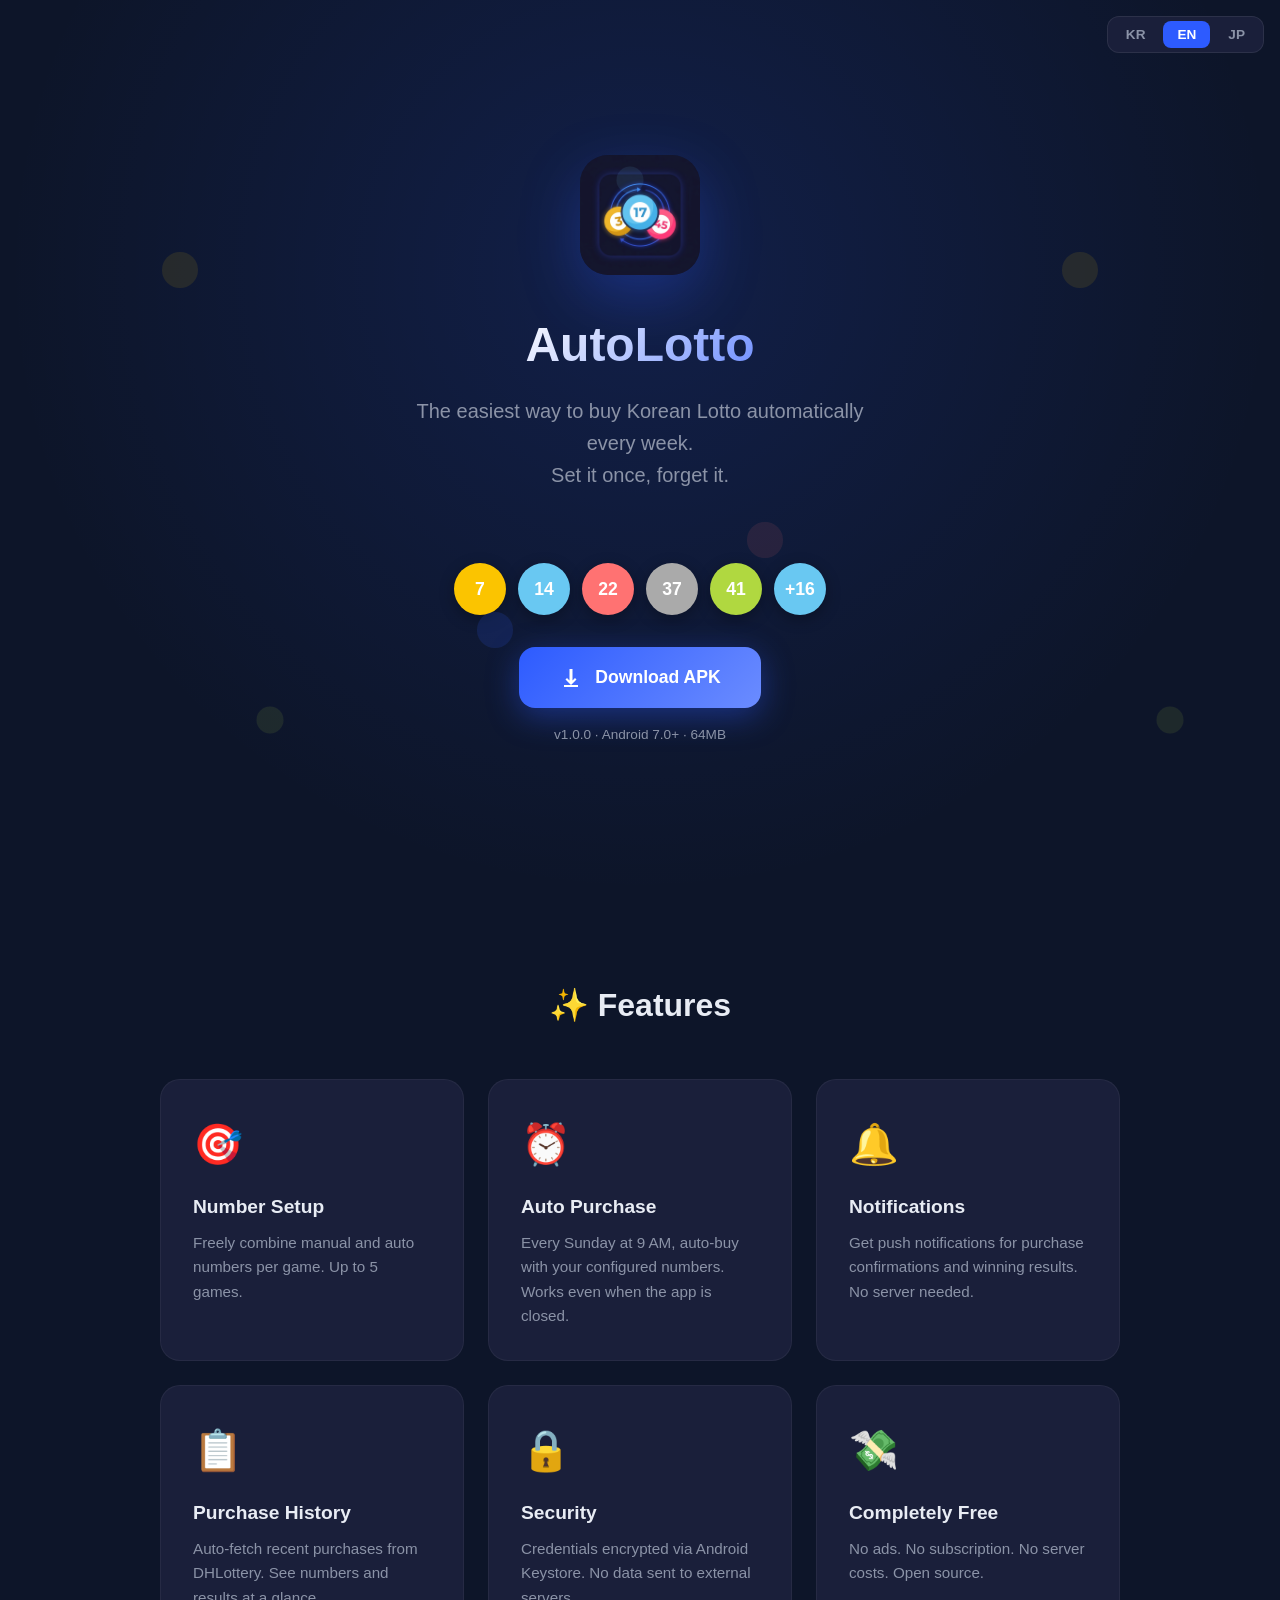
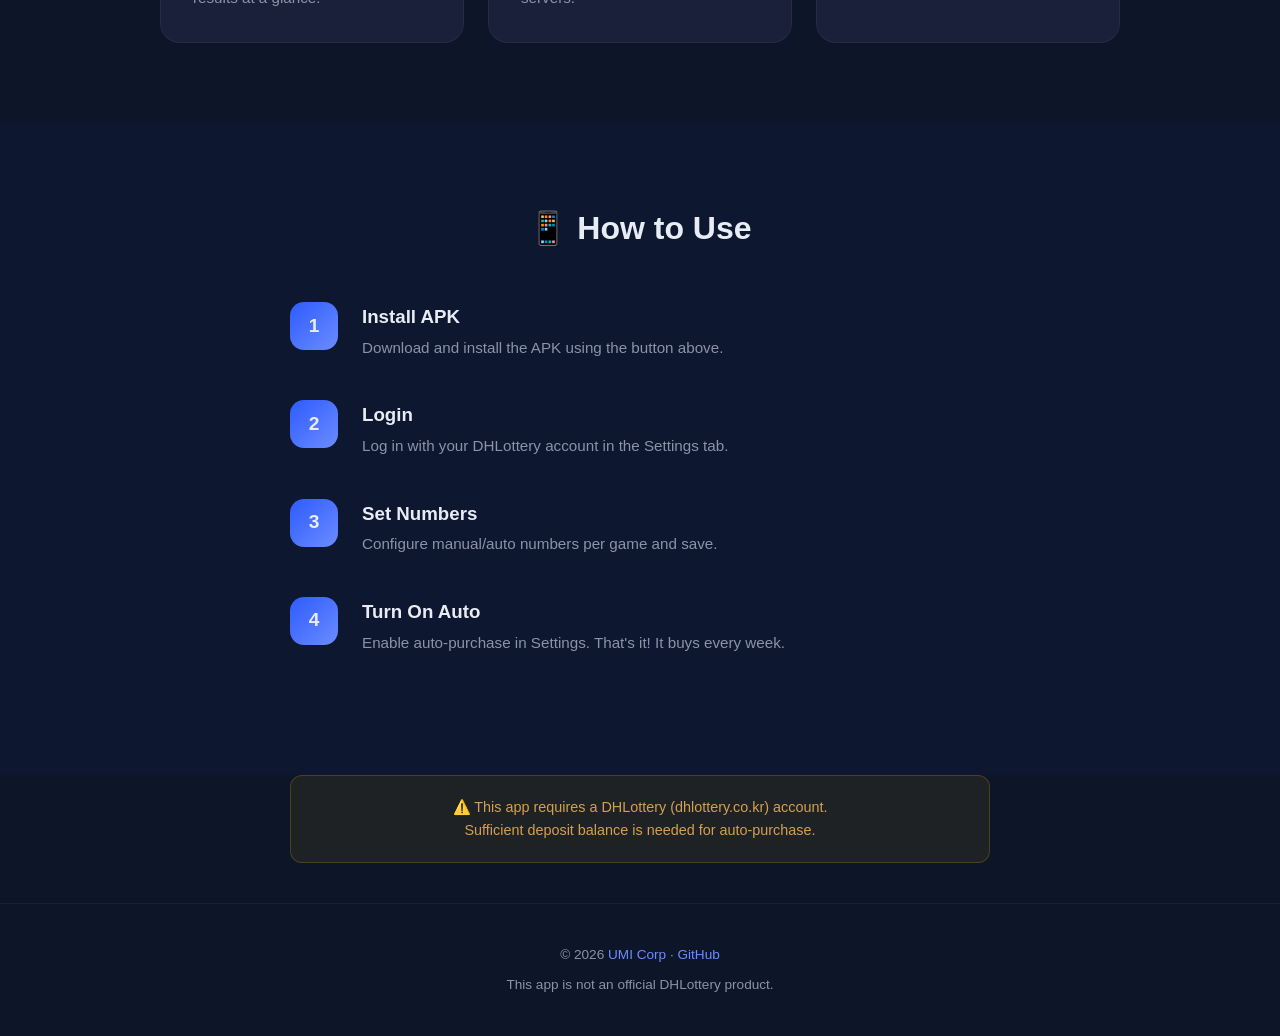
==== docs/index.html @ 0f697cef "[main] 다운로드 링크 APK 파일명 변경" ====
<!DOCTYPE html>
<html lang="ko">
<head>
  <meta charset="UTF-8">
  <meta name="viewport" content="width=device-width, initial-scale=1.0">
  <title>AutoLotto - 로또 자동 구매 앱</title>
  <meta name="description" content="매주 자동으로 로또를 구매하는 Android 앱. 번호 설정, 자동 구매, 당첨 확인까지.">
  <link rel="icon" type="image/png" href="icon.png">
  <style>
    * { margin: 0; padding: 0; box-sizing: border-box; }
    :root {
      --primary: #2D5BFF;
      --primary-light: #6B8CFF;
      --bg-dark: #0D1529;
      --bg-card: #1A1F3A;
      --text: #E8ECF4;
      --text-dim: #8B93A7;
      --yellow: #FBC400;
      --blue: #69C8F2;
      --red: #FF7272;
      --green: #B0D840;
    }
    body {
      font-family: -apple-system, BlinkMacSystemFont, 'Segoe UI', sans-serif;
      background: var(--bg-dark);
      color: var(--text);
      line-height: 1.6;
      overflow-x: hidden;
    }

    /* Language switcher */
    .lang-switch {
      position: fixed;
      top: 16px;
      right: 16px;
      z-index: 100;
      display: flex;
      gap: 4px;
      background: var(--bg-card);
      border-radius: 12px;
      padding: 4px;
      border: 1px solid rgba(255,255,255,0.08);
      backdrop-filter: blur(10px);
    }
    .lang-btn {
      padding: 6px 14px;
      border: none;
      background: transparent;
      color: var(--text-dim);
      font-size: 0.85rem;
      font-weight: 600;
      border-radius: 8px;
      cursor: pointer;
      transition: all 0.2s;
    }
    .lang-btn.active {
      background: var(--primary);
      color: white;
    }
    .lang-btn:hover:not(.active) {
      color: var(--text);
    }

    .hero {
      min-height: 100vh;
      display: flex;
      flex-direction: column;
      align-items: center;
      justify-content: center;
      text-align: center;
      padding: 40px 20px;
      background: radial-gradient(ellipse at 50% 30%, rgba(45,91,255,0.15) 0%, transparent 70%);
      position: relative;
    }
    .hero::before {
      content: '';
      position: absolute;
      top: 0; left: 0; right: 0; bottom: 0;
      background: url('data:image/svg+xml,<svg xmlns="http://www.w3.org/2000/svg" viewBox="0 0 100 100"><circle cx="20" cy="30" r="2" fill="%23FBC400" opacity="0.1"/><circle cx="70" cy="20" r="1.5" fill="%2369C8F2" opacity="0.1"/><circle cx="85" cy="60" r="2" fill="%23FF7272" opacity="0.1"/><circle cx="30" cy="80" r="1.5" fill="%23B0D840" opacity="0.1"/><circle cx="55" cy="70" r="2" fill="%232D5BFF" opacity="0.15"/></svg>');
      pointer-events: none;
    }
    .app-icon {
      width: 120px;
      height: 120px;
      border-radius: 28px;
      margin-bottom: 32px;
      box-shadow: 0 20px 60px rgba(45,91,255,0.3);
    }
    h1 {
      font-size: 3rem;
      font-weight: 800;
      margin-bottom: 12px;
      background: linear-gradient(135deg, #fff 0%, var(--primary-light) 100%);
      -webkit-background-clip: text;
      -webkit-text-fill-color: transparent;
    }
    .tagline {
      font-size: 1.25rem;
      color: var(--text-dim);
      margin-bottom: 40px;
      max-width: 500px;
    }
    .download-btn {
      display: inline-flex;
      align-items: center;
      gap: 12px;
      padding: 16px 40px;
      background: linear-gradient(135deg, var(--primary), var(--primary-light));
      color: white;
      text-decoration: none;
      border-radius: 16px;
      font-size: 1.1rem;
      font-weight: 700;
      transition: transform 0.2s, box-shadow 0.2s;
      box-shadow: 0 8px 32px rgba(45,91,255,0.4);
    }
    .download-btn:hover {
      transform: translateY(-2px);
      box-shadow: 0 12px 40px rgba(45,91,255,0.5);
    }
    .download-btn svg { width: 24px; height: 24px; }
    .version-info {
      margin-top: 16px;
      color: var(--text-dim);
      font-size: 0.85rem;
    }
    .balls {
      display: flex;
      gap: 12px;
      justify-content: center;
      margin: 32px 0;
    }
    .ball {
      width: 52px;
      height: 52px;
      border-radius: 50%;
      display: flex;
      align-items: center;
      justify-content: center;
      font-weight: 800;
      font-size: 1.1rem;
      color: white;
      animation: float 3s ease-in-out infinite;
      box-shadow: 0 4px 15px rgba(0,0,0,0.3);
    }
    .ball:nth-child(1) { animation-delay: 0s; }
    .ball:nth-child(2) { animation-delay: 0.3s; }
    .ball:nth-child(3) { animation-delay: 0.6s; }
    .ball:nth-child(4) { animation-delay: 0.9s; }
    .ball:nth-child(5) { animation-delay: 1.2s; }
    .ball:nth-child(6) { animation-delay: 1.5s; }
    @keyframes float {
      0%, 100% { transform: translateY(0); }
      50% { transform: translateY(-10px); }
    }
    .features {
      padding: 80px 20px;
      max-width: 1000px;
      margin: 0 auto;
    }
    .features h2 {
      text-align: center;
      font-size: 2rem;
      margin-bottom: 48px;
    }
    .feature-grid {
      display: grid;
      grid-template-columns: repeat(auto-fit, minmax(280px, 1fr));
      gap: 24px;
    }
    .feature-card {
      background: var(--bg-card);
      border-radius: 20px;
      padding: 32px;
      border: 1px solid rgba(255,255,255,0.05);
      transition: transform 0.2s;
    }
    .feature-card:hover { transform: translateY(-4px); }
    .feature-icon { font-size: 2.5rem; margin-bottom: 16px; }
    .feature-card h3 { font-size: 1.2rem; margin-bottom: 8px; }
    .feature-card p { color: var(--text-dim); font-size: 0.95rem; }
    .how-it-works {
      padding: 80px 20px;
      background: rgba(45,91,255,0.03);
    }
    .how-it-works h2 {
      text-align: center;
      font-size: 2rem;
      margin-bottom: 48px;
    }
    .steps { max-width: 700px; margin: 0 auto; }
    .step {
      display: flex;
      gap: 24px;
      margin-bottom: 40px;
      align-items: flex-start;
    }
    .step-num {
      width: 48px;
      height: 48px;
      min-width: 48px;
      border-radius: 14px;
      background: linear-gradient(135deg, var(--primary), var(--primary-light));
      display: flex;
      align-items: center;
      justify-content: center;
      font-weight: 800;
      font-size: 1.2rem;
    }
    .step h3 { margin-bottom: 4px; }
    .step p { color: var(--text-dim); font-size: 0.95rem; }
    .notice {
      max-width: 700px;
      margin: 0 auto 40px;
      padding: 20px 24px;
      background: rgba(255,183,0,0.08);
      border: 1px solid rgba(255,183,0,0.2);
      border-radius: 12px;
      font-size: 0.9rem;
      color: #d4a050;
      text-align: center;
    }
    footer {
      text-align: center;
      padding: 40px 20px;
      color: var(--text-dim);
      font-size: 0.85rem;
      border-top: 1px solid rgba(255,255,255,0.05);
    }
    footer a { color: var(--primary-light); text-decoration: none; }
    @media (max-width: 600px) {
      h1 { font-size: 2rem; }
      .tagline { font-size: 1rem; }
      .feature-grid { grid-template-columns: 1fr; }
    }
  </style>
</head>
<body>

  <div class="lang-switch">
    <button class="lang-btn active" onclick="setLang('ko')">KR</button>
    <button class="lang-btn" onclick="setLang('en')">EN</button>
    <button class="lang-btn" onclick="setLang('ja')">JP</button>
  </div>

  <section class="hero">
    <img src="icon.png" alt="AutoLotto" class="app-icon">
    <h1>AutoLotto</h1>
    <p class="tagline" data-i18n="tagline"></p>
    <div class="balls">
      <div class="ball" style="background:#FBC400">7</div>
      <div class="ball" style="background:#69C8F2">14</div>
      <div class="ball" style="background:#FF7272">22</div>
      <div class="ball" style="background:#AAAAAA">37</div>
      <div class="ball" style="background:#B0D840">41</div>
      <div class="ball bonus" style="background:#69C8F2">+16</div>
    </div>
    <a href="app-arm64-v8a-release.apk" class="download-btn" download>
      <svg viewBox="0 0 24 24" fill="currentColor"><path d="M17.5 13.5L12 19l-5.5-5.5L8 12l2.5 2.5V3h3v11.5L16 12l1.5 1.5zM5 21h14v-2H5v2z"/></svg>
      <span data-i18n="download"></span>
    </a>
    <p class="version-info">v1.0.0 · Android 7.0+ · 64MB</p>
  </section>

  <section class="features">
    <h2 data-i18n="features_title"></h2>
    <div class="feature-grid">
      <div class="feature-card">
        <div class="feature-icon">🎯</div>
        <h3 data-i18n="f1_title"></h3>
        <p data-i18n="f1_desc"></p>
      </div>
      <div class="feature-card">
        <div class="feature-icon">⏰</div>
        <h3 data-i18n="f2_title"></h3>
        <p data-i18n="f2_desc"></p>
      </div>
      <div class="feature-card">
        <div class="feature-icon">🔔</div>
        <h3 data-i18n="f3_title"></h3>
        <p data-i18n="f3_desc"></p>
      </div>
      <div class="feature-card">
        <div class="feature-icon">📋</div>
        <h3 data-i18n="f4_title"></h3>
        <p data-i18n="f4_desc"></p>
      </div>
      <div class="feature-card">
        <div class="feature-icon">🔒</div>
        <h3 data-i18n="f5_title"></h3>
        <p data-i18n="f5_desc"></p>
      </div>
      <div class="feature-card">
        <div class="feature-icon">💸</div>
        <h3 data-i18n="f6_title"></h3>
        <p data-i18n="f6_desc"></p>
      </div>
    </div>
  </section>

  <section class="how-it-works">
    <h2 data-i18n="how_title"></h2>
    <div class="steps">
      <div class="step">
        <div class="step-num">1</div>
        <div><h3 data-i18n="s1_title"></h3><p data-i18n="s1_desc"></p></div>
      </div>
      <div class="step">
        <div class="step-num">2</div>
        <div><h3 data-i18n="s2_title"></h3><p data-i18n="s2_desc"></p></div>
      </div>
      <div class="step">
        <div class="step-num">3</div>
        <div><h3 data-i18n="s3_title"></h3><p data-i18n="s3_desc"></p></div>
      </div>
      <div class="step">
        <div class="step-num">4</div>
        <div><h3 data-i18n="s4_title"></h3><p data-i18n="s4_desc"></p></div>
      </div>
    </div>
  </section>

  <div class="notice" data-i18n="notice"></div>

  <footer>
    <p>© 2026 <a href="https://umicorp.kr">UMI Corp</a> · 
    <a href="https://github.com/umi-corp/autolotto">GitHub</a></p>
    <p style="margin-top:8px" data-i18n="disclaimer"></p>
  </footer>

  <script>
    const i18n = {
      ko: {
        tagline: '매주 자동으로 로또를 구매하는 가장 간편한 방법.\n설정 한 번이면 끝.',
        download: 'APK 다운로드',
        features_title: '✨ 주요 기능',
        f1_title: '번호 설정', f1_desc: '수동 번호와 자동 번호를 게임별로 자유롭게 조합. 최대 5게임까지 설정.',
        f2_title: '자동 구매', f2_desc: '매주 일요일 오전 9시, 설정한 번호대로 자동 구매. 앱을 켜지 않아도 동작.',
        f3_title: '알림', f3_desc: '구매 완료, 당첨 결과를 푸시 알림으로 받아보세요. 서버 없이 로컬에서 동작.',
        f4_title: '구매 기록', f4_desc: '동행복권에서 최근 구매 내역을 자동 조회. 번호와 당첨 여부를 한눈에.',
        f5_title: '보안', f5_desc: '계정 정보는 Android Keystore로 암호화 저장. 서버 전송 없음.',
        f6_title: '완전 무료', f6_desc: '광고 없음. 구독 없음. 서버 비용 없음. 오픈소스.',
        how_title: '📱 사용 방법',
        s1_title: 'APK 설치', s1_desc: '위 버튼으로 APK를 다운로드하고 설치하세요.',
        s2_title: '동행복권 로그인', s2_desc: '설정 탭에서 동행복권 계정으로 로그인합니다.',
        s3_title: '번호 설정', s3_desc: '게임별로 수동/자동 번호를 설정하고 저장합니다.',
        s4_title: '자동 구매 ON', s4_desc: '설정에서 자동 구매를 켜면 끝! 매주 알아서 구매합니다.',
        notice: '⚠️ 이 앱은 동행복권(dhlottery.co.kr) 계정이 필요합니다.\n예치금이 충분해야 자동 구매가 진행됩니다.',
        disclaimer: '본 앱은 동행복권의 공식 앱이 아닙니다.',
      },
      en: {
        tagline: 'The easiest way to buy Korean Lotto automatically every week.\nSet it once, forget it.',
        download: 'Download APK',
        features_title: '✨ Features',
        f1_title: 'Number Setup', f1_desc: 'Freely combine manual and auto numbers per game. Up to 5 games.',
        f2_title: 'Auto Purchase', f2_desc: 'Every Sunday at 9 AM, auto-buy with your configured numbers. Works even when the app is closed.',
        f3_title: 'Notifications', f3_desc: 'Get push notifications for purchase confirmations and winning results. No server needed.',
        f4_title: 'Purchase History', f4_desc: 'Auto-fetch recent purchases from DHLottery. See numbers and results at a glance.',
        f5_title: 'Security', f5_desc: 'Credentials encrypted via Android Keystore. No data sent to external servers.',
        f6_title: 'Completely Free', f6_desc: 'No ads. No subscription. No server costs. Open source.',
        how_title: '📱 How to Use',
        s1_title: 'Install APK', s1_desc: 'Download and install the APK using the button above.',
        s2_title: 'Login', s2_desc: 'Log in with your DHLottery account in the Settings tab.',
        s3_title: 'Set Numbers', s3_desc: 'Configure manual/auto numbers per game and save.',
        s4_title: 'Turn On Auto', s4_desc: 'Enable auto-purchase in Settings. That\'s it! It buys every week.',
        notice: '⚠️ This app requires a DHLottery (dhlottery.co.kr) account.\nSufficient deposit balance is needed for auto-purchase.',
        disclaimer: 'This app is not an official DHLottery product.',
      },
      ja: {
        tagline: '毎週自動でロトを購入する最も簡単な方法。\n一度設定すれば、あとはお任せ。',
        download: 'APKダウンロード',
        features_title: '✨ 主な機能',
        f1_title: '番号設定', f1_desc: '手動番号と自動番号をゲームごとに自由に組み合わせ。最大5ゲームまで設定可能。',
        f2_title: '自動購入', f2_desc: '毎週日曜日の午前9時に設定した番号で自動購入。アプリを開かなくても動作します。',
        f3_title: '通知', f3_desc: '購入完了、当選結果をプッシュ通知でお届け。サーバー不要でローカル動作。',
        f4_title: '購入履歴', f4_desc: '同行福券から最近の購入履歴を自動取得。番号と当選結果を一目で確認。',
        f5_title: 'セキュリティ', f5_desc: 'アカウント情報はAndroid Keystoreで暗号化保存。外部サーバーへの送信なし。',
        f6_title: '完全無料', f6_desc: '広告なし。サブスクなし。サーバー費用なし。オープンソース。',
        how_title: '📱 使い方',
        s1_title: 'APKインストール', s1_desc: '上のボタンからAPKをダウンロードしてインストール。',
        s2_title: 'ログイン', s2_desc: '設定タブで同行福券アカウントにログインします。',
        s3_title: '番号設定', s3_desc: 'ゲームごとに手動/自動番号を設定して保存します。',
        s4_title: '自動購入ON', s4_desc: '設定で自動購入をオンにすれば完了！毎週自動で購入します。',
        notice: '⚠️ このアプリは同行福券（dhlottery.co.kr）のアカウントが必要です。\n自動購入には十分なデポジット残高が必要です。',
        disclaimer: 'このアプリは同行福券の公式アプリではありません。',
      }
    };

    function setLang(lang) {
      document.querySelectorAll('.lang-btn').forEach(b => b.classList.remove('active'));
      document.querySelector(`.lang-btn[onclick="setLang('${lang}')"]`).classList.add('active');
      document.documentElement.lang = lang;
      document.querySelectorAll('[data-i18n]').forEach(el => {
        const key = el.getAttribute('data-i18n');
        const text = i18n[lang]?.[key] || i18n.ko[key] || '';
        el.innerHTML = text.replace(/\n/g, '<br>');
      });
      localStorage.setItem('lang', lang);
    }

    // 초기 언어 (저장된 값 → 브라우저 언어 → 한국어)
    const saved = localStorage.getItem('lang');
    const browserLang = navigator.language?.slice(0, 2);
    const initLang = saved || (['en','ja'].includes(browserLang) ? browserLang : 'ko');
    setLang(initLang);
  </script>

</body>
</html>
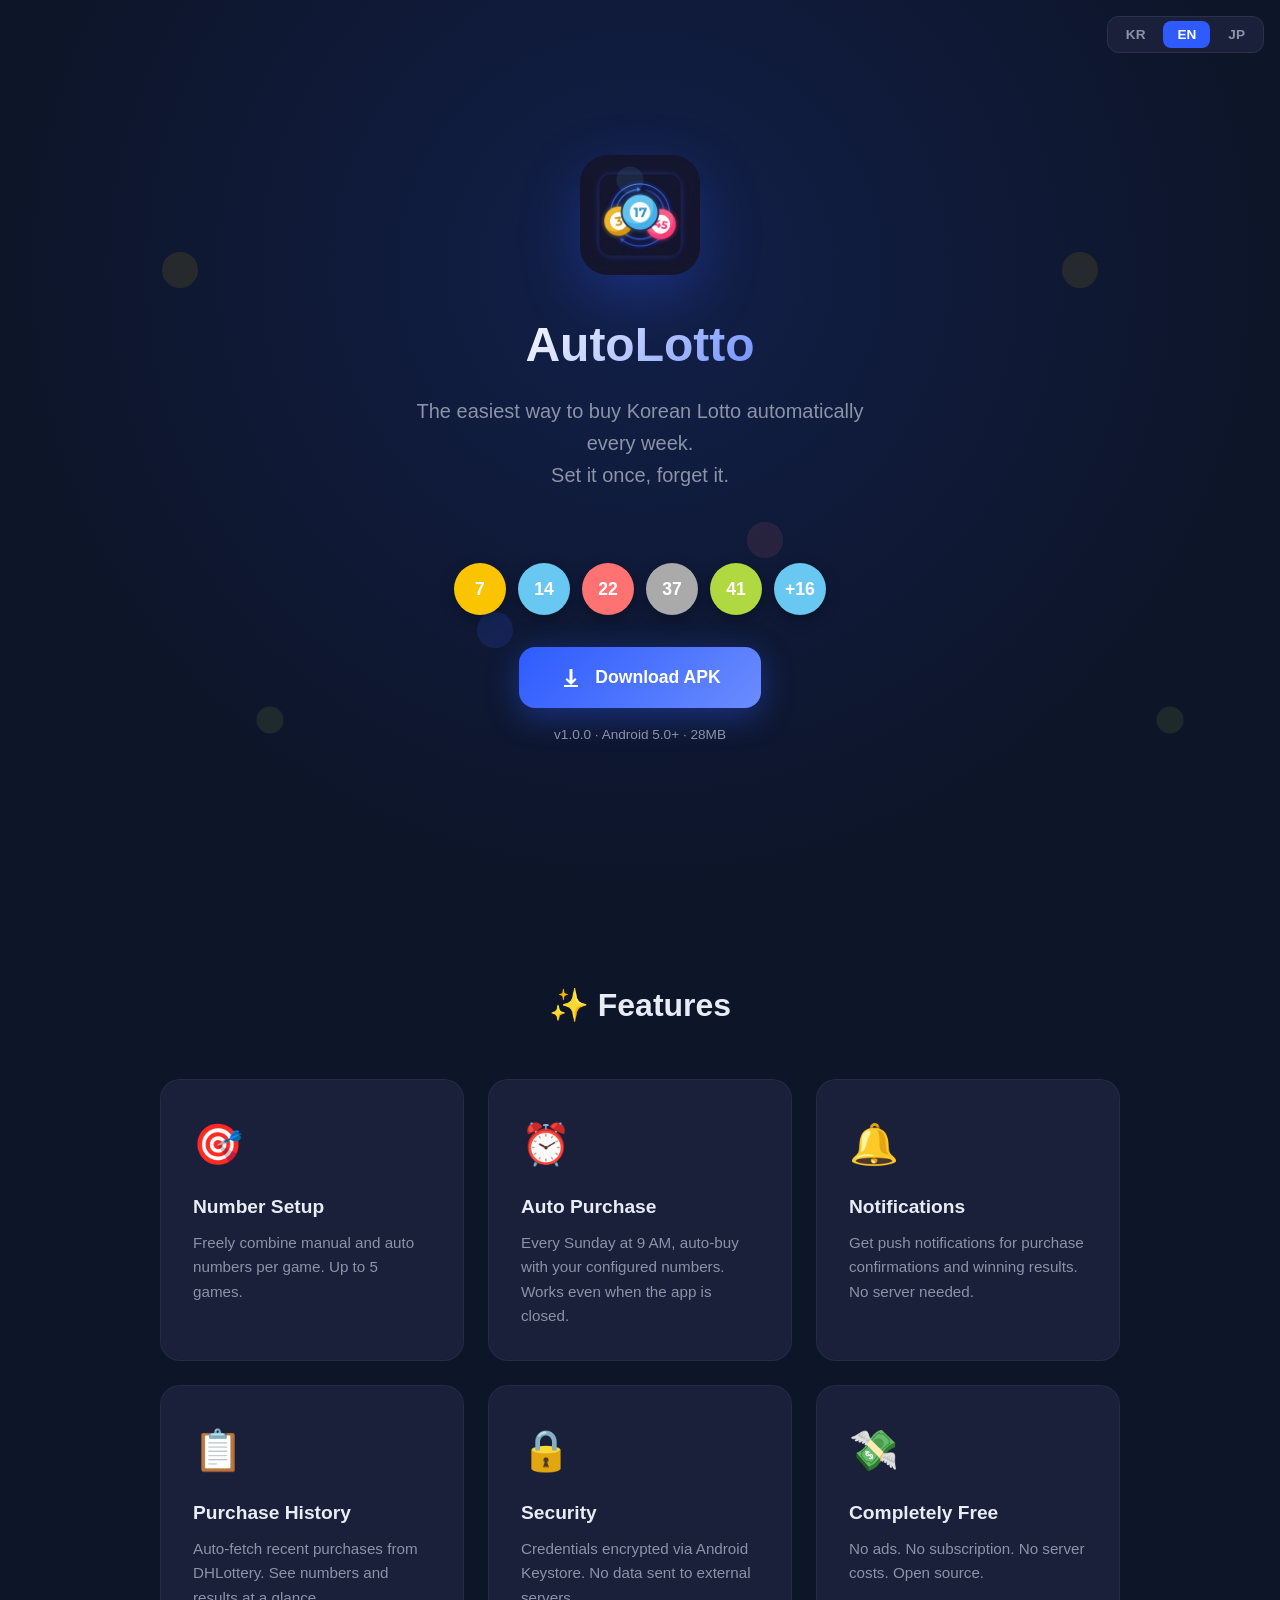
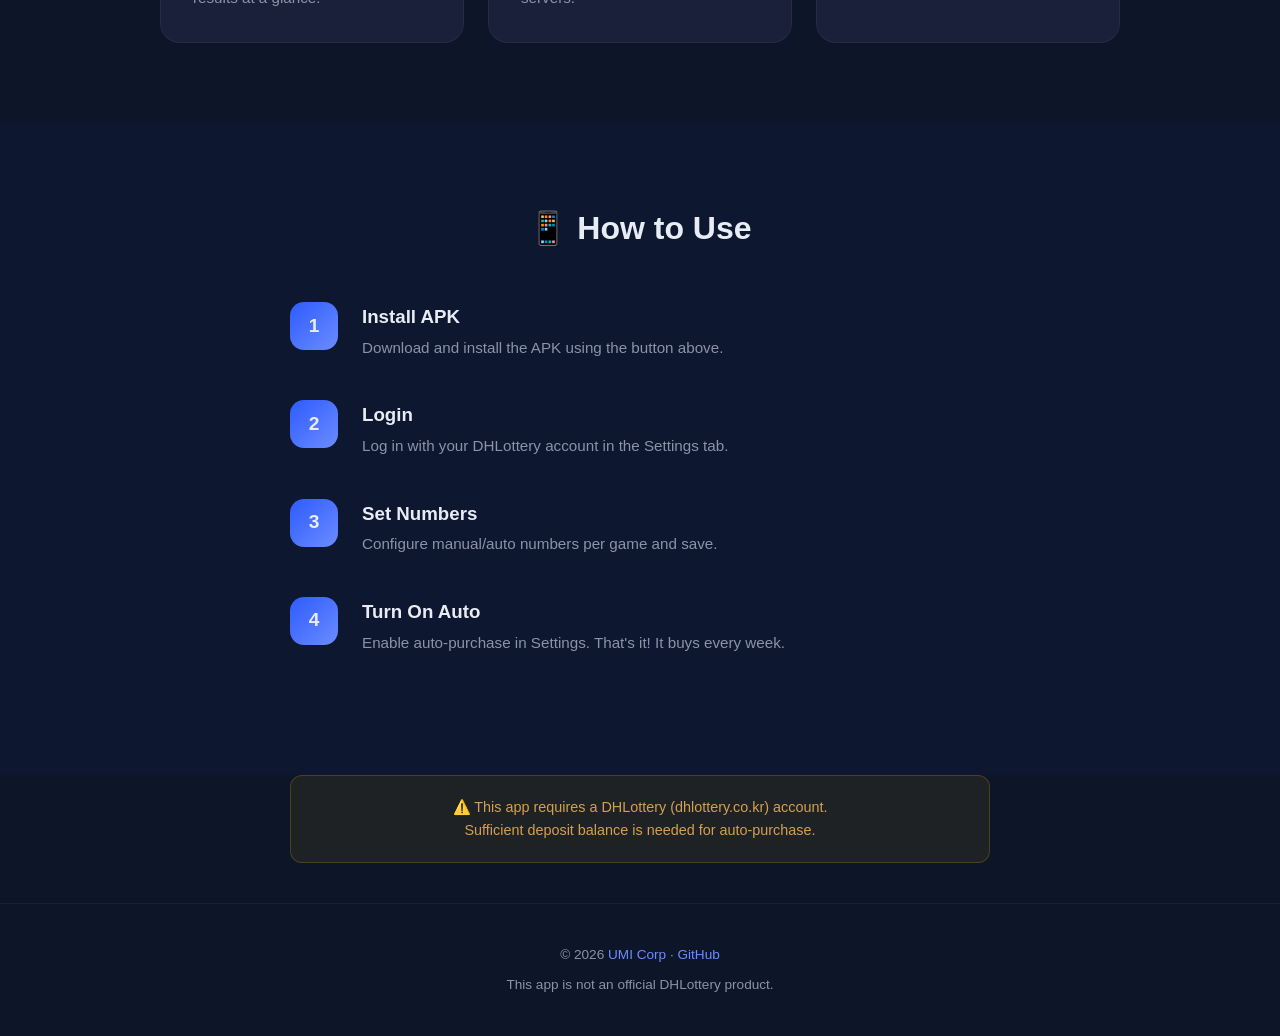
==== commit fdaa55b8: "docs: 랜딩페이지 APK 다운로드 링크를 GitHub Releases로 변경, 버전 정보 수정 Co-Authored-By: Claude Opus 4.6 (1M context) " ====
--- a/docs/index.html
+++ b/docs/index.html
@@ -255,11 +255,11 @@
       <div class="ball" style="background:#B0D840">41</div>
       <div class="ball bonus" style="background:#69C8F2">+16</div>
     </div>
-    <a href="app-arm64-v8a-release.apk" class="download-btn" download>
+    <a href="https://github.com/umi-corp/autolotto/releases/download/v1.0.0/app-arm64-v8a-release.apk" class="download-btn" download>
       <svg viewBox="0 0 24 24" fill="currentColor"><path d="M17.5 13.5L12 19l-5.5-5.5L8 12l2.5 2.5V3h3v11.5L16 12l1.5 1.5zM5 21h14v-2H5v2z"/></svg>
       <span data-i18n="download"></span>
     </a>
-    <p class="version-info">v1.0.0 · Android 7.0+ · 64MB</p>
+    <p class="version-info">v1.0.0 · Android 5.0+ · 28MB</p>
   </section>
 
   <section class="features">
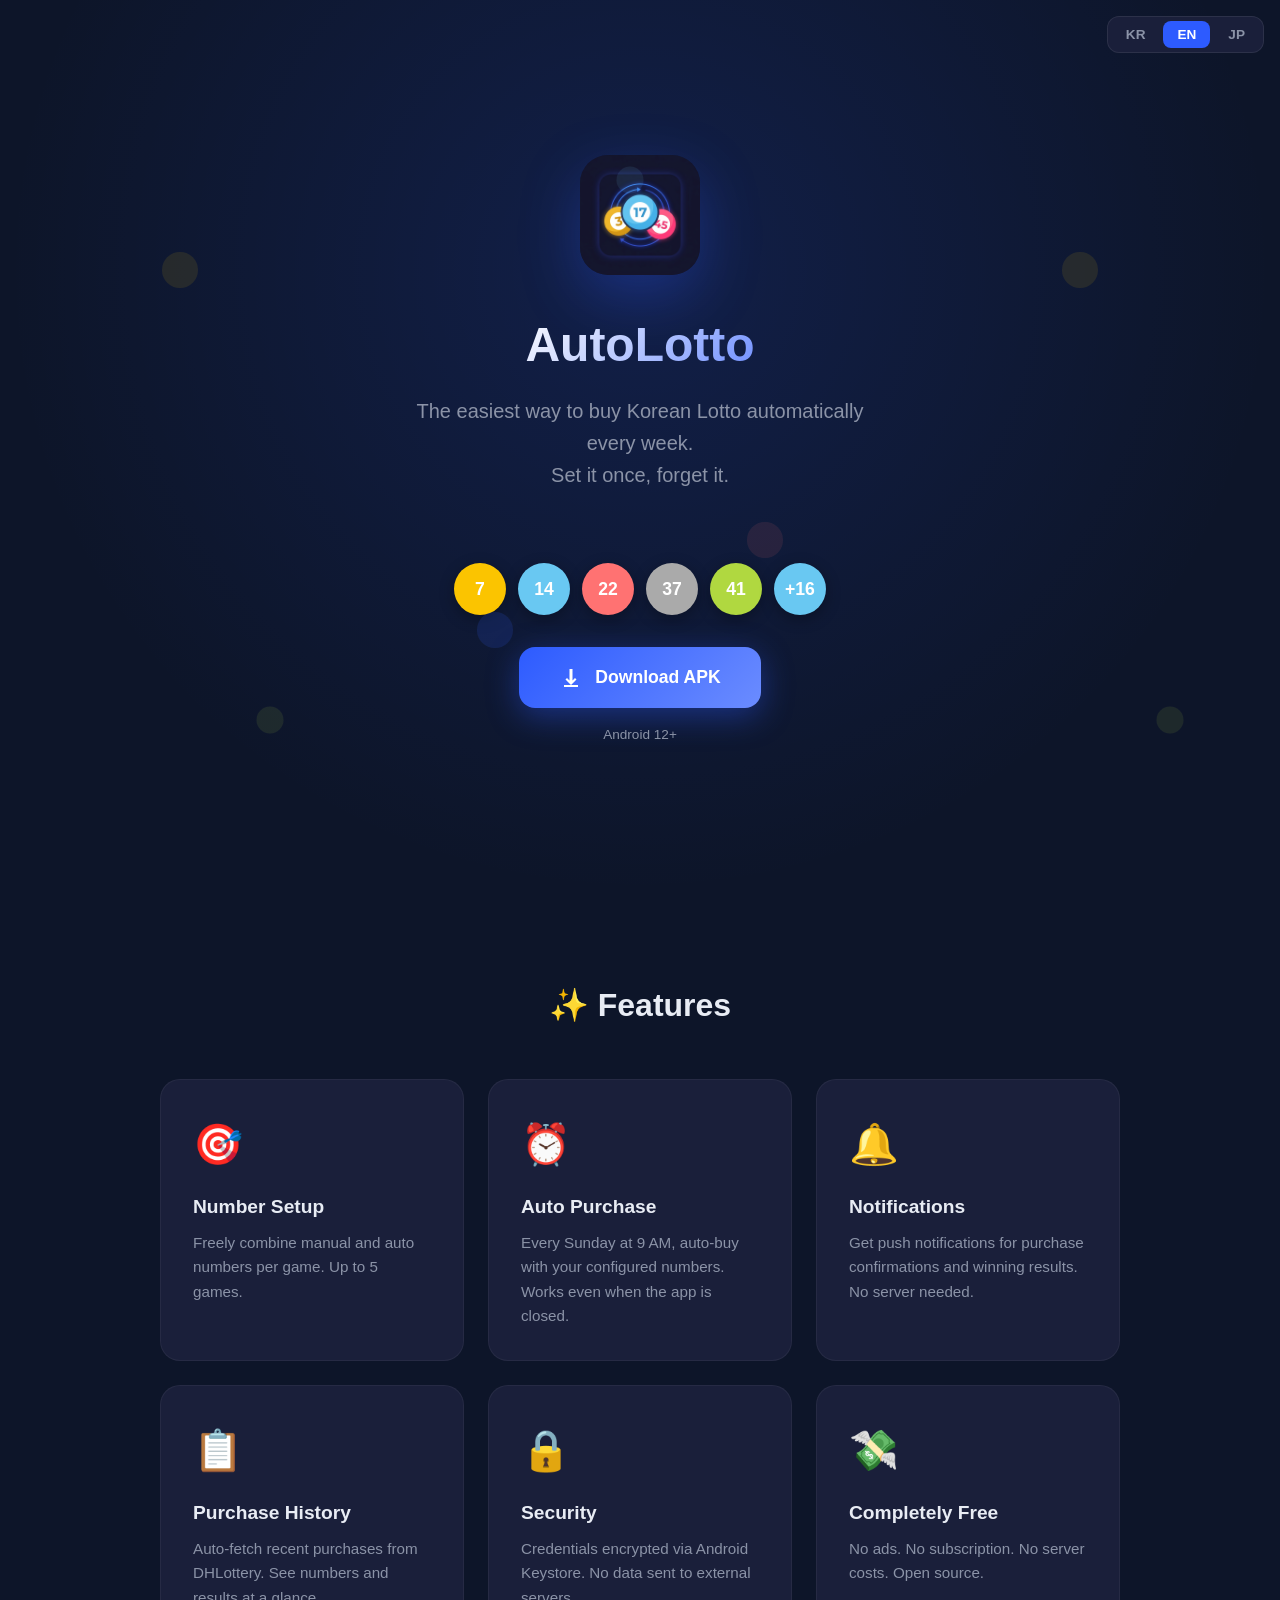
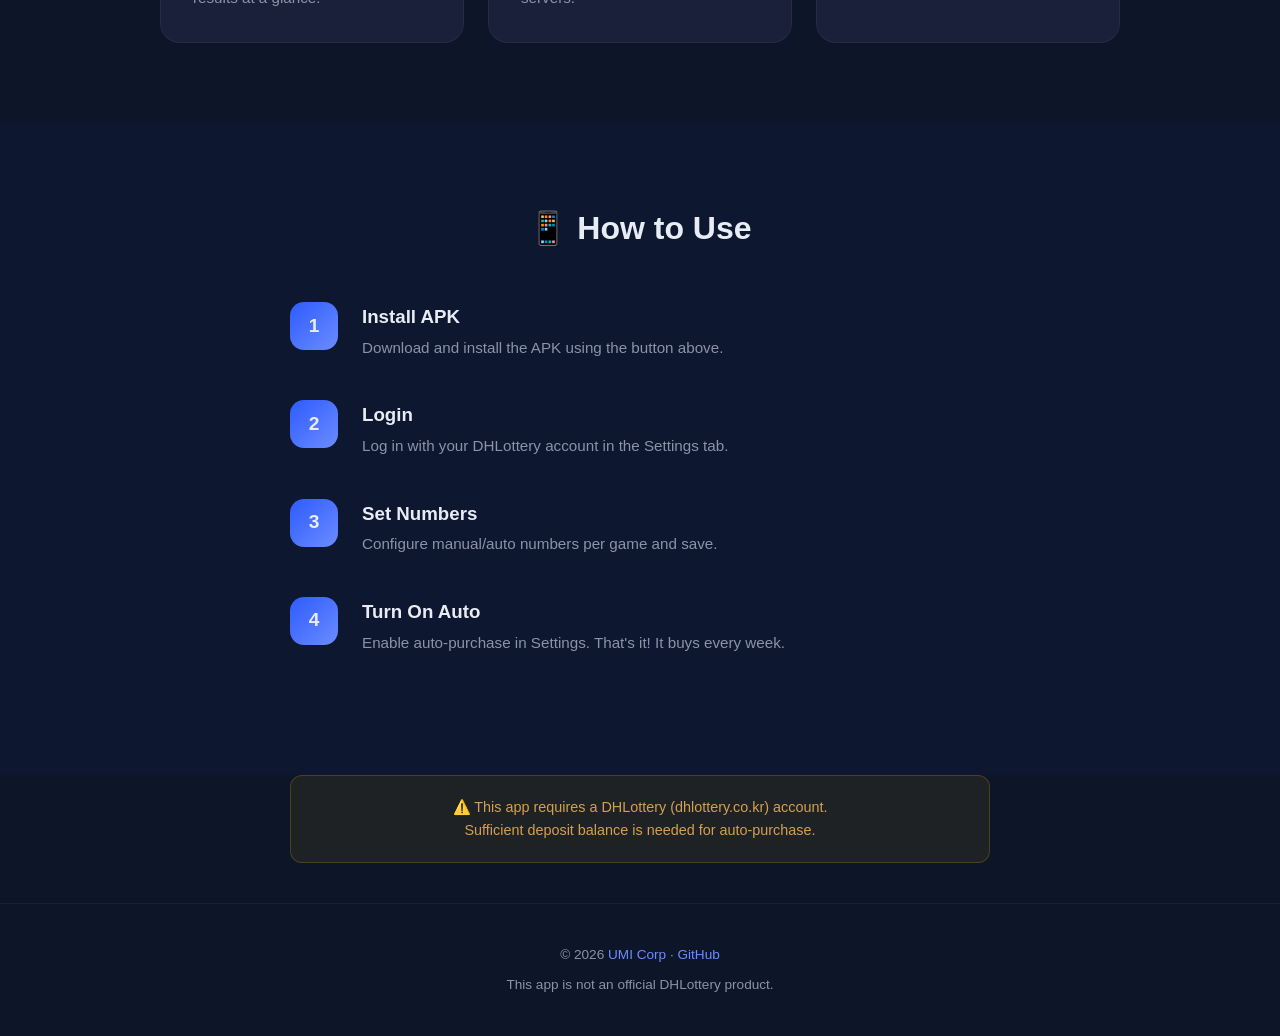
==== commit 0f012e1e: "docs: 랜딩 페이지 다운로드 버튼을 최신 릴리스로 갱신 v1.0.0 Flutter APK 하드코딩 링크를 v1.1.0 네이티브 APK로 교체하고, 링크·버전 표기를 GitHub" ====
--- a/docs/index.html
+++ b/docs/index.html
@@ -255,11 +255,11 @@
       <div class="ball" style="background:#B0D840">41</div>
       <div class="ball bonus" style="background:#69C8F2">+16</div>
     </div>
-    <a href="https://github.com/umi-corp/autolotto/releases/download/v1.0.0/app-arm64-v8a-release.apk" class="download-btn" download>
+    <a href="https://github.com/umi-corp/autolotto/releases/download/v1.1.0/autolotto-1.1.0-universal.apk" class="download-btn" download>
       <svg viewBox="0 0 24 24" fill="currentColor"><path d="M17.5 13.5L12 19l-5.5-5.5L8 12l2.5 2.5V3h3v11.5L16 12l1.5 1.5zM5 21h14v-2H5v2z"/></svg>
       <span data-i18n="download"></span>
     </a>
-    <p class="version-info">v1.0.0 · Android 5.0+ · 28MB</p>
+    <p class="version-info">Android 12+</p>
   </section>
 
   <section class="features">
@@ -403,6 +403,18 @@
     const browserLang = navigator.language?.slice(0, 2);
     const initLang = saved || (['en','ja'].includes(browserLang) ? browserLang : 'ko');
     setLang(initLang);
+
+    // 다운로드 링크·버전 표기를 최신 릴리스로 자동 갱신 (실패 시 정적 폴백 유지)
+    fetch('https://api.github.com/repos/umi-corp/autolotto/releases/latest')
+      .then(r => r.json())
+      .then(rel => {
+        const apk = (rel.assets || []).find(a => a.name.endsWith('.apk'));
+        if (!apk) return;
+        document.querySelector('.download-btn').href = apk.browser_download_url;
+        document.querySelector('.version-info').textContent =
+          `${rel.tag_name} · Android 12+ · ${(apk.size / 1048576).toFixed(1)}MB`;
+      })
+      .catch(() => {});
   </script>
 
 </body>
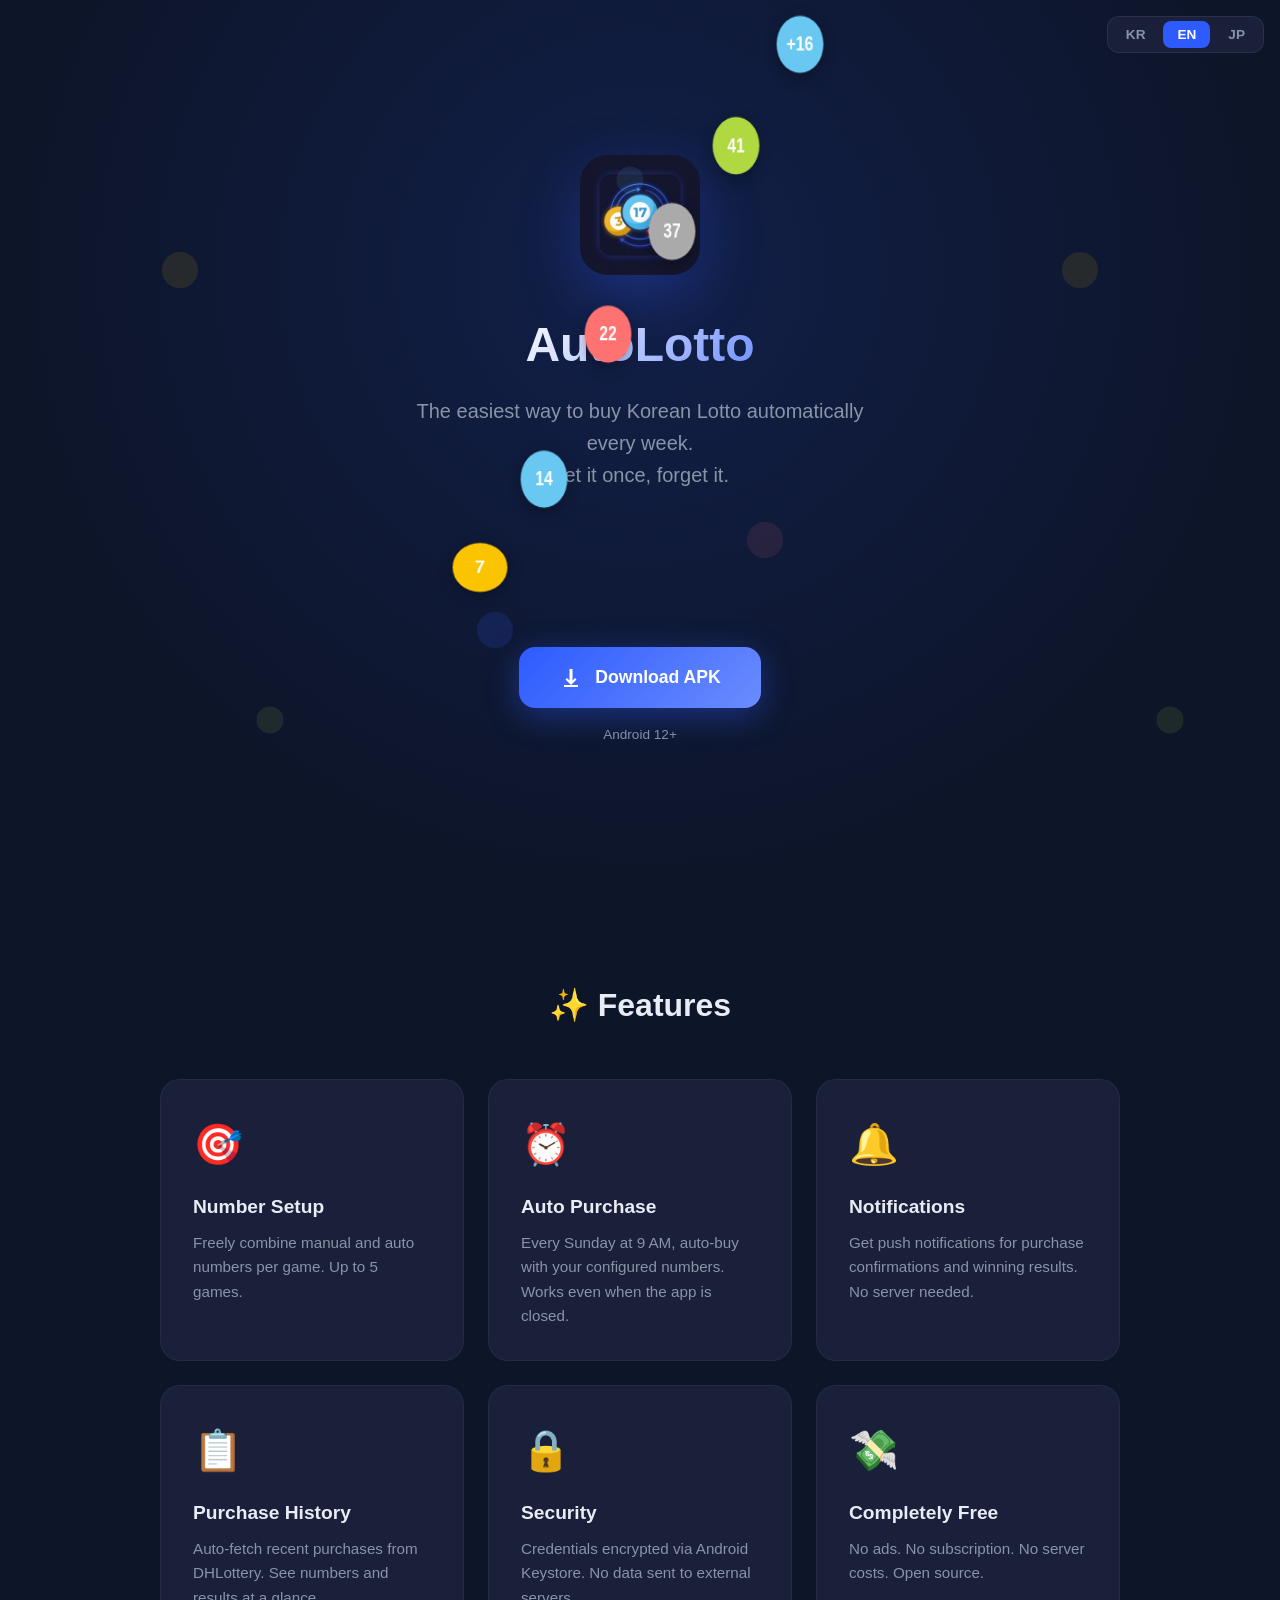
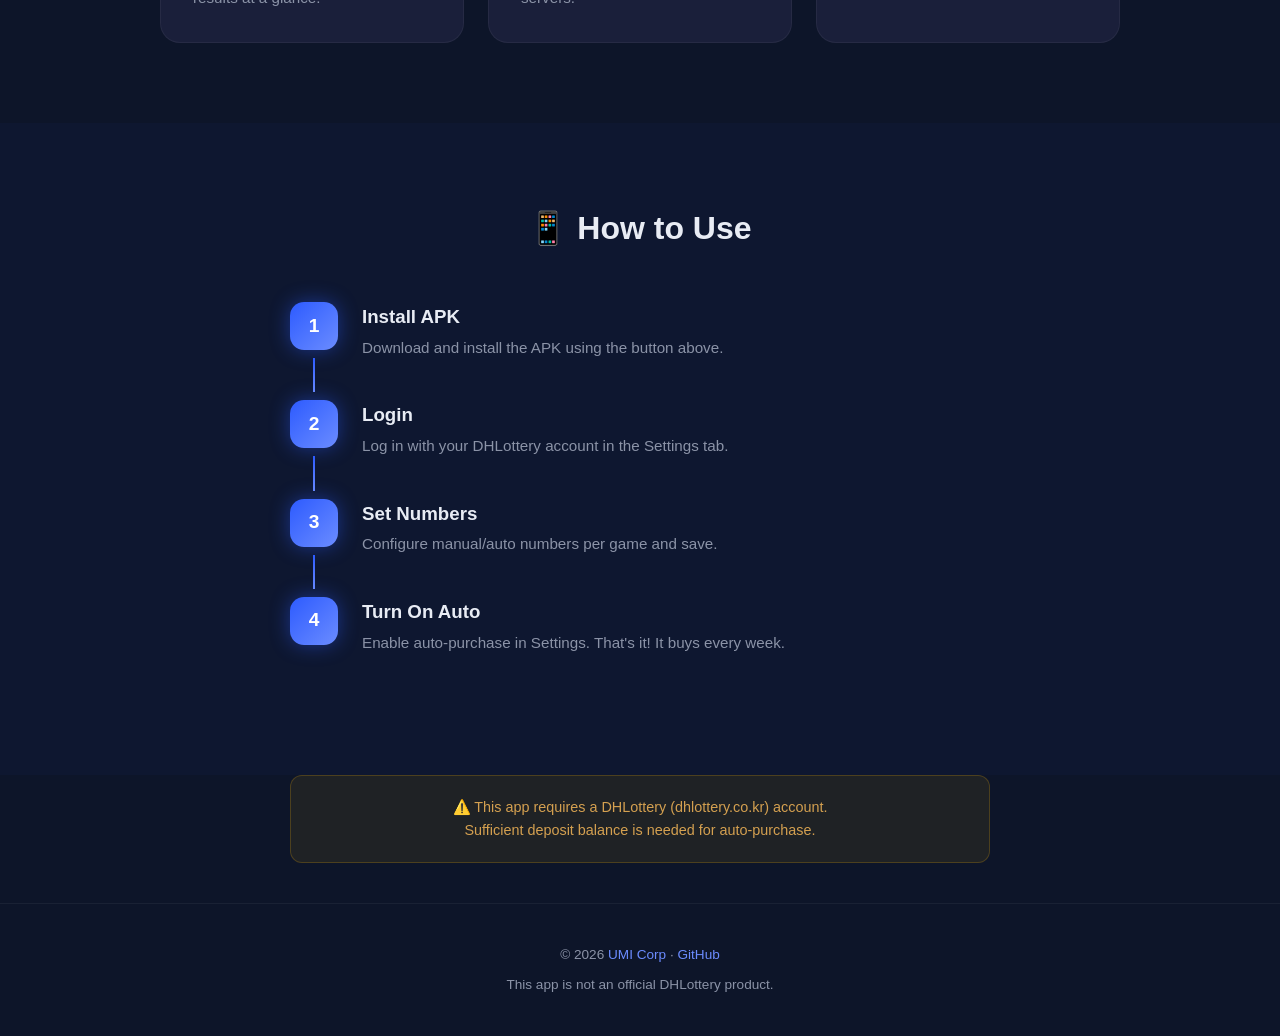
==== commit 1c1fabe0: "feat(landing): 랜딩 페이지 모션 업그레이드 (M3 Expressive) - 히어로 진입: 텍스트 스태거 상승 + 로또볼 물리 낙하(중력·반발·스쿼시, 뷰포트 꼭대기에서" ====
--- a/docs/index.html
+++ b/docs/index.html
@@ -5,6 +5,9 @@
   <meta name="viewport" content="width=device-width, initial-scale=1.0">
   <title>AutoLotto - 로또 자동 구매 앱</title>
   <meta name="description" content="매주 자동으로 로또를 구매하는 Android 앱. 번호 설정, 자동 구매, 당첨 확인까지.">
+  <meta property="og:title" content="AutoLotto - 로또 자동 구매 앱">
+  <meta property="og:description" content="매주 자동으로 로또를 구매하는 Android 앱. 번호 설정, 자동 구매, 당첨 확인까지.">
+  <meta property="og:image" content="https://autolotto.umicorp.kr/icon.png">
   <link rel="icon" type="image/png" href="icon.png">
   <style>
     * { margin: 0; padding: 0; box-sizing: border-box; }
@@ -19,6 +22,8 @@
       --blue: #69C8F2;
       --red: #FF7272;
       --green: #B0D840;
+      --spring: cubic-bezier(.34, 1.56, .64, 1);
+      --emph: cubic-bezier(.2, 0, 0, 1);
     }
     body {
       font-family: -apple-system, BlinkMacSystemFont, 'Segoe UI', sans-serif;
@@ -86,12 +91,22 @@
       margin-bottom: 32px;
       box-shadow: 0 20px 60px rgba(45,91,255,0.3);
     }
+    /* 히어로 진입: 스태거 상승 (1회) */
+    .rise {
+      opacity: 0;
+      animation: rise .6s var(--emph) var(--rd, 0s) forwards;
+    }
+    @keyframes rise {
+      from { opacity: 0; transform: translateY(24px); }
+      to { opacity: 1; transform: none; }
+    }
     h1 {
       font-size: 3rem;
       font-weight: 800;
       margin-bottom: 12px;
       background: linear-gradient(135deg, #fff 0%, var(--primary-light) 100%);
       -webkit-background-clip: text;
+      background-clip: text;
       -webkit-text-fill-color: transparent;
     }
     .tagline {
@@ -111,14 +126,38 @@
       border-radius: 16px;
       font-size: 1.1rem;
       font-weight: 700;
-      transition: transform 0.2s, box-shadow 0.2s;
+      transition: transform .35s var(--spring), box-shadow .3s;
       box-shadow: 0 8px 32px rgba(45,91,255,0.4);
+      position: relative;
+    }
+    /* 글로우 펄스는 pseudo-element opacity로 — 컴포지터 처리(상시 리페인트 회피) */
+    .download-btn::after {
+      content: '';
+      position: absolute;
+      inset: 0;
+      border-radius: 16px;
+      box-shadow: 0 10px 44px rgba(107,140,255,0.65);
+      opacity: 0;
+      pointer-events: none;
+      animation: ctaPulse 4s ease-in-out 3s infinite;
     }
     .download-btn:hover {
       transform: translateY(-2px);
       box-shadow: 0 12px 40px rgba(45,91,255,0.5);
     }
+    .download-btn:active { transform: translateY(0) scale(.94); }
     .download-btn svg { width: 24px; height: 24px; }
+    .download-btn:hover svg { animation: dlBounce .6s var(--spring); }
+    @keyframes ctaPulse {
+      0%, 100% { opacity: 0; }
+      50% { opacity: 1; }
+    }
+    @keyframes dlBounce {
+      0% { transform: translateY(0); }
+      40% { transform: translateY(4px); }
+      70% { transform: translateY(-2px); }
+      100% { transform: translateY(0); }
+    }
     .version-info {
       margin-top: 16px;
       color: var(--text-dim);
@@ -140,18 +179,13 @@
       font-weight: 800;
       font-size: 1.1rem;
       color: white;
-      animation: float 3s ease-in-out infinite;
+      cursor: pointer;
+      user-select: none;
+      -webkit-tap-highlight-color: transparent;
+      background: var(--c);
       box-shadow: 0 4px 15px rgba(0,0,0,0.3);
-    }
-    .ball:nth-child(1) { animation-delay: 0s; }
-    .ball:nth-child(2) { animation-delay: 0.3s; }
-    .ball:nth-child(3) { animation-delay: 0.6s; }
-    .ball:nth-child(4) { animation-delay: 0.9s; }
-    .ball:nth-child(5) { animation-delay: 1.2s; }
-    .ball:nth-child(6) { animation-delay: 1.5s; }
-    @keyframes float {
-      0%, 100% { transform: translateY(0); }
-      50% { transform: translateY(-10px); }
+      will-change: transform;
+      transform-origin: 50% 90%;
     }
     .features {
       padding: 80px 20px;
@@ -173,9 +207,26 @@
       border-radius: 20px;
       padding: 32px;
       border: 1px solid rgba(255,255,255,0.05);
-      transition: transform 0.2s;
-    }
-    .feature-card:hover { transform: translateY(-4px); }
+      transition: transform .3s var(--spring);
+    }
+    .feature-card:hover { transform: translateY(-6px) scale(1.02); }
+    /* 스크롤 등장 (IntersectionObserver가 .in 부여, 1회성) */
+    .reveal { opacity: 0; }
+    .reveal.in {
+      opacity: 1;
+      animation: riseIn .6s var(--spring) var(--rv, 0s) backwards;
+    }
+    @keyframes riseIn {
+      from { opacity: 0; transform: translateY(28px) scale(.97); }
+    }
+    .feature-grid > :nth-child(2) { --rv: .07s; }
+    .feature-grid > :nth-child(3) { --rv: .14s; }
+    .feature-grid > :nth-child(4) { --rv: .21s; }
+    .feature-grid > :nth-child(5) { --rv: .28s; }
+    .feature-grid > :nth-child(6) { --rv: .35s; }
+    .steps > :nth-child(2) { --rv: .12s; }
+    .steps > :nth-child(3) { --rv: .24s; }
+    .steps > :nth-child(4) { --rv: .36s; }
     .feature-icon { font-size: 2.5rem; margin-bottom: 16px; }
     .feature-card h3 { font-size: 1.2rem; margin-bottom: 8px; }
     .feature-card p { color: var(--text-dim); font-size: 0.95rem; }
@@ -194,19 +245,47 @@
       gap: 24px;
       margin-bottom: 40px;
       align-items: flex-start;
-    }
+      position: relative;
+    }
+    /* 단계 사이 연결선: 트랙(::before) + 스크롤 시 차오르는 채움(::after) */
+    .step:not(:last-child)::before,
+    .step:not(:last-child)::after {
+      content: '';
+      position: absolute;
+      left: 23px;
+      top: 56px;
+      bottom: -32px;
+      width: 2px;
+    }
+    .step:not(:last-child)::before { background: rgba(255,255,255,0.08); }
+    .step:not(:last-child)::after {
+      background: linear-gradient(var(--primary), var(--primary-light));
+      transform: scaleY(0);
+      transform-origin: top;
+      transition: transform .7s var(--emph) .25s;
+    }
+    .step.in:not(:last-child)::after { transform: scaleY(1); }
     .step-num {
       width: 48px;
       height: 48px;
       min-width: 48px;
       border-radius: 14px;
-      background: linear-gradient(135deg, var(--primary), var(--primary-light));
+      background: var(--bg-card);
+      box-shadow: inset 0 0 0 1px rgba(255,255,255,0.1);
+      color: var(--text-dim);
       display: flex;
       align-items: center;
       justify-content: center;
       font-weight: 800;
       font-size: 1.2rem;
     }
+    .step.in .step-num {
+      background: linear-gradient(135deg, var(--primary), var(--primary-light));
+      color: white;
+      box-shadow: 0 0 20px rgba(45,91,255,0.45);
+      animation: numPop .5s var(--spring) .1s backwards;
+    }
+    @keyframes numPop { from { transform: scale(.5); } }
     .step h3 { margin-bottom: 4px; }
     .step p { color: var(--text-dim); font-size: 0.95rem; }
     .notice {
@@ -228,104 +307,123 @@
       border-top: 1px solid rgba(255,255,255,0.05);
     }
     footer a { color: var(--primary-light); text-decoration: none; }
+    :focus-visible {
+      outline: 2px solid var(--primary-light);
+      outline-offset: 2px;
+    }
     @media (max-width: 600px) {
       h1 { font-size: 2rem; }
       .tagline { font-size: 1rem; }
       .feature-grid { grid-template-columns: 1fr; }
+      /* 볼 6개(고정폭)가 좁은 뷰포트에서 잘리지 않게 축소 */
+      .ball { width: 46px; height: 46px; font-size: 1rem; }
+      .balls { gap: 8px; }
+      /* 1열 레이아웃에선 스태거가 지연으로만 체감됨 */
+      .feature-grid > .feature-card, .steps > .step { --rv: 0s; }
+    }
+    @media (prefers-reduced-motion: reduce) {
+      *, *::before, *::after {
+        animation-duration: .01ms !important;
+        animation-delay: 0s !important;
+        animation-iteration-count: 1 !important;
+        transition-duration: .01ms !important;
+      }
+      .rise, .reveal { opacity: 1 !important; }
     }
   </style>
 </head>
 <body>
 
-  <div class="lang-switch">
-    <button class="lang-btn active" onclick="setLang('ko')">KR</button>
-    <button class="lang-btn" onclick="setLang('en')">EN</button>
-    <button class="lang-btn" onclick="setLang('ja')">JP</button>
+  <div class="lang-switch" role="group" aria-label="언어 선택">
+    <button class="lang-btn active" onclick="setLang('ko')" aria-label="한국어" aria-pressed="true">KR</button>
+    <button class="lang-btn" onclick="setLang('en')" aria-label="English" aria-pressed="false">EN</button>
+    <button class="lang-btn" onclick="setLang('ja')" aria-label="日本語" aria-pressed="false">JP</button>
   </div>
 
   <section class="hero">
-    <img src="icon.png" alt="AutoLotto" class="app-icon">
-    <h1>AutoLotto</h1>
-    <p class="tagline" data-i18n="tagline"></p>
-    <div class="balls">
-      <div class="ball" style="background:#FBC400">7</div>
-      <div class="ball" style="background:#69C8F2">14</div>
-      <div class="ball" style="background:#FF7272">22</div>
-      <div class="ball" style="background:#AAAAAA">37</div>
-      <div class="ball" style="background:#B0D840">41</div>
-      <div class="ball bonus" style="background:#69C8F2">+16</div>
+    <img src="icon.png" alt="AutoLotto" class="app-icon rise">
+    <h1 class="rise" style="--rd:.08s">AutoLotto</h1>
+    <p class="tagline rise" style="--rd:.16s" data-i18n="tagline">매주 자동으로 로또를 구매하는 가장 간편한 방법.<br>설정 한 번이면 끝.</p>
+    <div class="balls" aria-hidden="true">
+      <div class="ball" style="--c:#FBC400">7</div>
+      <div class="ball" style="--c:#69C8F2">14</div>
+      <div class="ball" style="--c:#FF7272">22</div>
+      <div class="ball" style="--c:#AAAAAA">37</div>
+      <div class="ball" style="--c:#B0D840">41</div>
+      <div class="ball bonus" style="--c:#69C8F2">+16</div>
     </div>
-    <a href="https://github.com/umi-corp/autolotto/releases/download/v1.1.0/autolotto-1.1.0-universal.apk" class="download-btn" download>
-      <svg viewBox="0 0 24 24" fill="currentColor"><path d="M17.5 13.5L12 19l-5.5-5.5L8 12l2.5 2.5V3h3v11.5L16 12l1.5 1.5zM5 21h14v-2H5v2z"/></svg>
-      <span data-i18n="download"></span>
+    <!-- 정적 폴백은 특정 버전 에셋 대신 latest 릴리스 페이지 — API 실패·에셋 정리에도 죽지 않는 링크 -->
+    <a href="https://github.com/umi-corp/autolotto/releases/latest" class="download-btn rise" style="--rd:.6s">
+      <svg viewBox="0 0 24 24" fill="currentColor" aria-hidden="true"><path d="M17.5 13.5L12 19l-5.5-5.5L8 12l2.5 2.5V3h3v11.5L16 12l1.5 1.5zM5 21h14v-2H5v2z"/></svg>
+      <span data-i18n="download">APK 다운로드</span>
     </a>
-    <p class="version-info">Android 12+</p>
+    <p class="version-info rise" style="--rd:.75s">Android 12+</p>
   </section>
 
   <section class="features">
-    <h2 data-i18n="features_title"></h2>
+    <h2 data-i18n="features_title" class="reveal">✨ 주요 기능</h2>
     <div class="feature-grid">
-      <div class="feature-card">
-        <div class="feature-icon">🎯</div>
-        <h3 data-i18n="f1_title"></h3>
-        <p data-i18n="f1_desc"></p>
-      </div>
-      <div class="feature-card">
-        <div class="feature-icon">⏰</div>
-        <h3 data-i18n="f2_title"></h3>
-        <p data-i18n="f2_desc"></p>
-      </div>
-      <div class="feature-card">
-        <div class="feature-icon">🔔</div>
-        <h3 data-i18n="f3_title"></h3>
-        <p data-i18n="f3_desc"></p>
-      </div>
-      <div class="feature-card">
-        <div class="feature-icon">📋</div>
-        <h3 data-i18n="f4_title"></h3>
-        <p data-i18n="f4_desc"></p>
-      </div>
-      <div class="feature-card">
-        <div class="feature-icon">🔒</div>
-        <h3 data-i18n="f5_title"></h3>
-        <p data-i18n="f5_desc"></p>
-      </div>
-      <div class="feature-card">
-        <div class="feature-icon">💸</div>
-        <h3 data-i18n="f6_title"></h3>
-        <p data-i18n="f6_desc"></p>
+      <div class="feature-card reveal">
+        <div class="feature-icon" aria-hidden="true">🎯</div>
+        <h3 data-i18n="f1_title">번호 설정</h3>
+        <p data-i18n="f1_desc">수동 번호와 자동 번호를 게임별로 자유롭게 조합. 최대 5게임까지 설정.</p>
+      </div>
+      <div class="feature-card reveal">
+        <div class="feature-icon" aria-hidden="true">⏰</div>
+        <h3 data-i18n="f2_title">자동 구매</h3>
+        <p data-i18n="f2_desc">매주 일요일 오전 9시, 설정한 번호대로 자동 구매. 앱을 켜지 않아도 동작.</p>
+      </div>
+      <div class="feature-card reveal">
+        <div class="feature-icon" aria-hidden="true">🔔</div>
+        <h3 data-i18n="f3_title">알림</h3>
+        <p data-i18n="f3_desc">구매 완료, 당첨 결과를 푸시 알림으로 받아보세요. 서버 없이 로컬에서 동작.</p>
+      </div>
+      <div class="feature-card reveal">
+        <div class="feature-icon" aria-hidden="true">📋</div>
+        <h3 data-i18n="f4_title">구매 기록</h3>
+        <p data-i18n="f4_desc">동행복권에서 최근 구매 내역을 자동 조회. 번호와 당첨 여부를 한눈에.</p>
+      </div>
+      <div class="feature-card reveal">
+        <div class="feature-icon" aria-hidden="true">🔒</div>
+        <h3 data-i18n="f5_title">보안</h3>
+        <p data-i18n="f5_desc">계정 정보는 Android Keystore로 암호화 저장. 서버 전송 없음.</p>
+      </div>
+      <div class="feature-card reveal">
+        <div class="feature-icon" aria-hidden="true">💸</div>
+        <h3 data-i18n="f6_title">완전 무료</h3>
+        <p data-i18n="f6_desc">광고 없음. 구독 없음. 서버 비용 없음. 오픈소스.</p>
       </div>
     </div>
   </section>
 
   <section class="how-it-works">
-    <h2 data-i18n="how_title"></h2>
+    <h2 data-i18n="how_title" class="reveal">📱 사용 방법</h2>
     <div class="steps">
-      <div class="step">
+      <div class="step reveal">
         <div class="step-num">1</div>
-        <div><h3 data-i18n="s1_title"></h3><p data-i18n="s1_desc"></p></div>
-      </div>
-      <div class="step">
+        <div><h3 data-i18n="s1_title">APK 설치</h3><p data-i18n="s1_desc">위 버튼으로 APK를 다운로드하고 설치하세요.</p></div>
+      </div>
+      <div class="step reveal">
         <div class="step-num">2</div>
-        <div><h3 data-i18n="s2_title"></h3><p data-i18n="s2_desc"></p></div>
-      </div>
-      <div class="step">
+        <div><h3 data-i18n="s2_title">동행복권 로그인</h3><p data-i18n="s2_desc">설정 탭에서 동행복권 계정으로 로그인합니다.</p></div>
+      </div>
+      <div class="step reveal">
         <div class="step-num">3</div>
-        <div><h3 data-i18n="s3_title"></h3><p data-i18n="s3_desc"></p></div>
-      </div>
-      <div class="step">
+        <div><h3 data-i18n="s3_title">번호 설정</h3><p data-i18n="s3_desc">게임별로 수동/자동 번호를 설정하고 저장합니다.</p></div>
+      </div>
+      <div class="step reveal">
         <div class="step-num">4</div>
-        <div><h3 data-i18n="s4_title"></h3><p data-i18n="s4_desc"></p></div>
+        <div><h3 data-i18n="s4_title">자동 구매 ON</h3><p data-i18n="s4_desc">설정에서 자동 구매를 켜면 끝! 매주 알아서 구매합니다.</p></div>
       </div>
     </div>
   </section>
 
-  <div class="notice" data-i18n="notice"></div>
+  <div class="notice" data-i18n="notice">⚠️ 이 앱은 동행복권(dhlottery.co.kr) 계정이 필요합니다.<br>예치금이 충분해야 자동 구매가 진행됩니다.</div>
 
   <footer>
     <p>© 2026 <a href="https://umicorp.kr">UMI Corp</a> · 
     <a href="https://github.com/umi-corp/autolotto">GitHub</a></p>
-    <p style="margin-top:8px" data-i18n="disclaimer"></p>
+    <p style="margin-top:8px" data-i18n="disclaimer">본 앱은 동행복권의 공식 앱이 아닙니다.</p>
   </footer>
 
   <script>
@@ -386,35 +484,124 @@
       }
     };
 
+    const LANGS = ['ko', 'en', 'ja'];
     function setLang(lang) {
-      document.querySelectorAll('.lang-btn').forEach(b => b.classList.remove('active'));
-      document.querySelector(`.lang-btn[onclick="setLang('${lang}')"]`).classList.add('active');
+      if (!LANGS.includes(lang)) lang = 'ko'; // 손상된 저장값/외부 호출 방어
+      document.querySelectorAll('.lang-btn').forEach(b => {
+        const active = b.getAttribute('onclick') === `setLang('${lang}')`;
+        b.classList.toggle('active', active);
+        b.setAttribute('aria-pressed', active);
+      });
       document.documentElement.lang = lang;
       document.querySelectorAll('[data-i18n]').forEach(el => {
         const key = el.getAttribute('data-i18n');
-        const text = i18n[lang]?.[key] || i18n.ko[key] || '';
+        const text = (i18n[lang] && i18n[lang][key]) || i18n.ko[key] || '';
         el.innerHTML = text.replace(/\n/g, '<br>');
       });
-      localStorage.setItem('lang', lang);
-    }
-
-    // 초기 언어 (저장된 값 → 브라우저 언어 → 한국어)
-    const saved = localStorage.getItem('lang');
-    const browserLang = navigator.language?.slice(0, 2);
-    const initLang = saved || (['en','ja'].includes(browserLang) ? browserLang : 'ko');
-    setLang(initLang);
+      try { localStorage.setItem('lang', lang); } catch (e) {} // 저장 실패해도 페이지는 동작
+    }
+
+    // 초기 언어 (저장된 값 → 브라우저 언어 → 한국어) — 스토리지 차단 환경에서도 죽지 않게
+    let saved = null;
+    try { saved = localStorage.getItem('lang'); } catch (e) {}
+    const browserLang = (navigator.language || '').slice(0, 2);
+    setLang(LANGS.includes(saved) ? saved : (['en', 'ja'].includes(browserLang) ? browserLang : 'ko'));
 
     // 다운로드 링크·버전 표기를 최신 릴리스로 자동 갱신 (실패 시 정적 폴백 유지)
     fetch('https://api.github.com/repos/umi-corp/autolotto/releases/latest')
-      .then(r => r.json())
+      .then(r => r.ok ? r.json() : Promise.reject())
       .then(rel => {
-        const apk = (rel.assets || []).find(a => a.name.endsWith('.apk'));
+        const apks = (rel.assets || []).filter(a => a.name.endsWith('.apk'));
+        const apk = apks.find(a => a.name.includes('universal')) || apks[0]; // 다중 APK 시 universal 우선
         if (!apk) return;
         document.querySelector('.download-btn').href = apk.browser_download_url;
         document.querySelector('.version-info').textContent =
           `${rel.tag_name} · Android 12+ · ${(apk.size / 1048576).toFixed(1)}MB`;
       })
       .catch(() => {});
+
+    // 스크롤 등장 (1회성) — 물리 시뮬레이션보다 먼저 등록해 후속 오류와 격리, IO 미지원 시 즉시 표시
+    if ('IntersectionObserver' in window) {
+      const io = new IntersectionObserver(entries => {
+        entries.forEach(e => {
+          if (e.isIntersecting) {
+            e.target.classList.add('in');
+            io.unobserve(e.target);
+          }
+        });
+      }, { threshold: 0, rootMargin: '10000px 0px 0px 0px' }); // 위쪽 마진: 점프 스크롤로 지나친 요소도 표시
+      document.querySelectorAll('.reveal').forEach(el => io.observe(el));
+    } else {
+      document.querySelectorAll('.reveal').forEach(el => el.classList.add('in'));
+    }
+
+    // 진입 애니메이션 종료 후 .rise 제거 — forwards fill이 hover/active transform을 가리는 것 방지
+    document.querySelectorAll('.rise').forEach(el =>
+      el.addEventListener('animationend', e => {
+        if (e.animationName === 'rise') el.classList.remove('rise');
+      }));
+
+    // 볼 물리 시뮬레이션: 중력 낙하 → 반발 바운스 → 부유, 탭 시 위로 임펄스 (rAF 연속 구동이라 스냅 없음)
+    (() => {
+      if (matchMedia('(prefers-reduced-motion: reduce)').matches) return;
+      const G = 2400;
+      const states = [...document.querySelectorAll('.ball')].map((el, i) => {
+        // 뷰포트 최상단 바깥에서 낙하 시작 (스크롤된 상태로 로드되면 최소 높이 보장)
+        const START = Math.min(-(el.getBoundingClientRect().bottom + 8), -160);
+        el.addEventListener('click', () => {
+          const s = states[i];
+          if (s.t < 0) return; // 낙하 시작 전 클릭 무시
+          s.settled = false;
+          s.v = -480 - Math.random() * 100; // 현재 위치에서 위로 임펄스 (~50-70px 상승)
+        });
+        el.style.opacity = 0;
+        return {
+          el, y: START, v: 0, squash: 0, settled: false, bobT: 0,
+          t: -(0.35 + i * 0.1 + Math.random() * 0.05),  // 음수 = 낙하 대기
+          rest: 0.42 + Math.random() * 0.1,             // 볼마다 반발계수 다르게
+          bobPhase: Math.random() * 6.28,
+        };
+      });
+      let running = false, last = 0;
+      function frame(now) {
+        if (!running) return;
+        const dt = Math.min((now - last) / 1000, 0.033);
+        last = now;
+        for (const s of states) {
+          s.t += dt;
+          if (s.t < 0) continue;
+          s.el.style.opacity = Math.min(s.t / 0.15, 1);
+          if (s.settled) {
+            s.bobT += dt; // 정착 후 잔잔한 부유 (진폭 램프업으로 이음새 없음)
+            const ramp = Math.min(s.bobT / 1.5, 1);
+            s.y = (Math.sin(s.bobT * 2.1 + s.bobPhase) - 1) * 5 * ramp;
+          } else {
+            s.v += G * dt;
+            s.y += s.v * dt;
+            if (s.y >= 0) { // 바닥 충돌
+              s.y = 0;
+              if (Math.abs(s.v) < 150) { s.settled = true; s.bobT = 0; s.v = 0; }
+              else { s.squash = Math.min(Math.abs(s.v) / 3200, 0.3); s.v = -s.v * s.rest; }
+            }
+          }
+          s.squash = Math.max(s.squash - dt * 2.2, 0); // 착지 스쿼시 감쇠
+          const st = s.settled ? 0 : Math.min(Math.abs(s.v) / 5000, 0.1); // 공중 스트레치
+          s.el.style.transform =
+            `translateY(${s.y.toFixed(2)}px) scale(${(1 + s.squash - st).toFixed(3)}, ${(1 - s.squash + st).toFixed(3)})`;
+        }
+        requestAnimationFrame(frame);
+      }
+      const run = on => {
+        if (on && !running) { running = true; last = performance.now(); requestAnimationFrame(frame); }
+        else if (!on) running = false;
+      };
+      // 히어로가 화면 밖이면 루프 정지 — 스크롤해 내려간 동안 배터리/CPU 소모 없음
+      if ('IntersectionObserver' in window) {
+        new IntersectionObserver(es => run(es[0].isIntersecting)).observe(document.querySelector('.balls'));
+      } else {
+        run(true);
+      }
+    })();
   </script>
 
 </body>
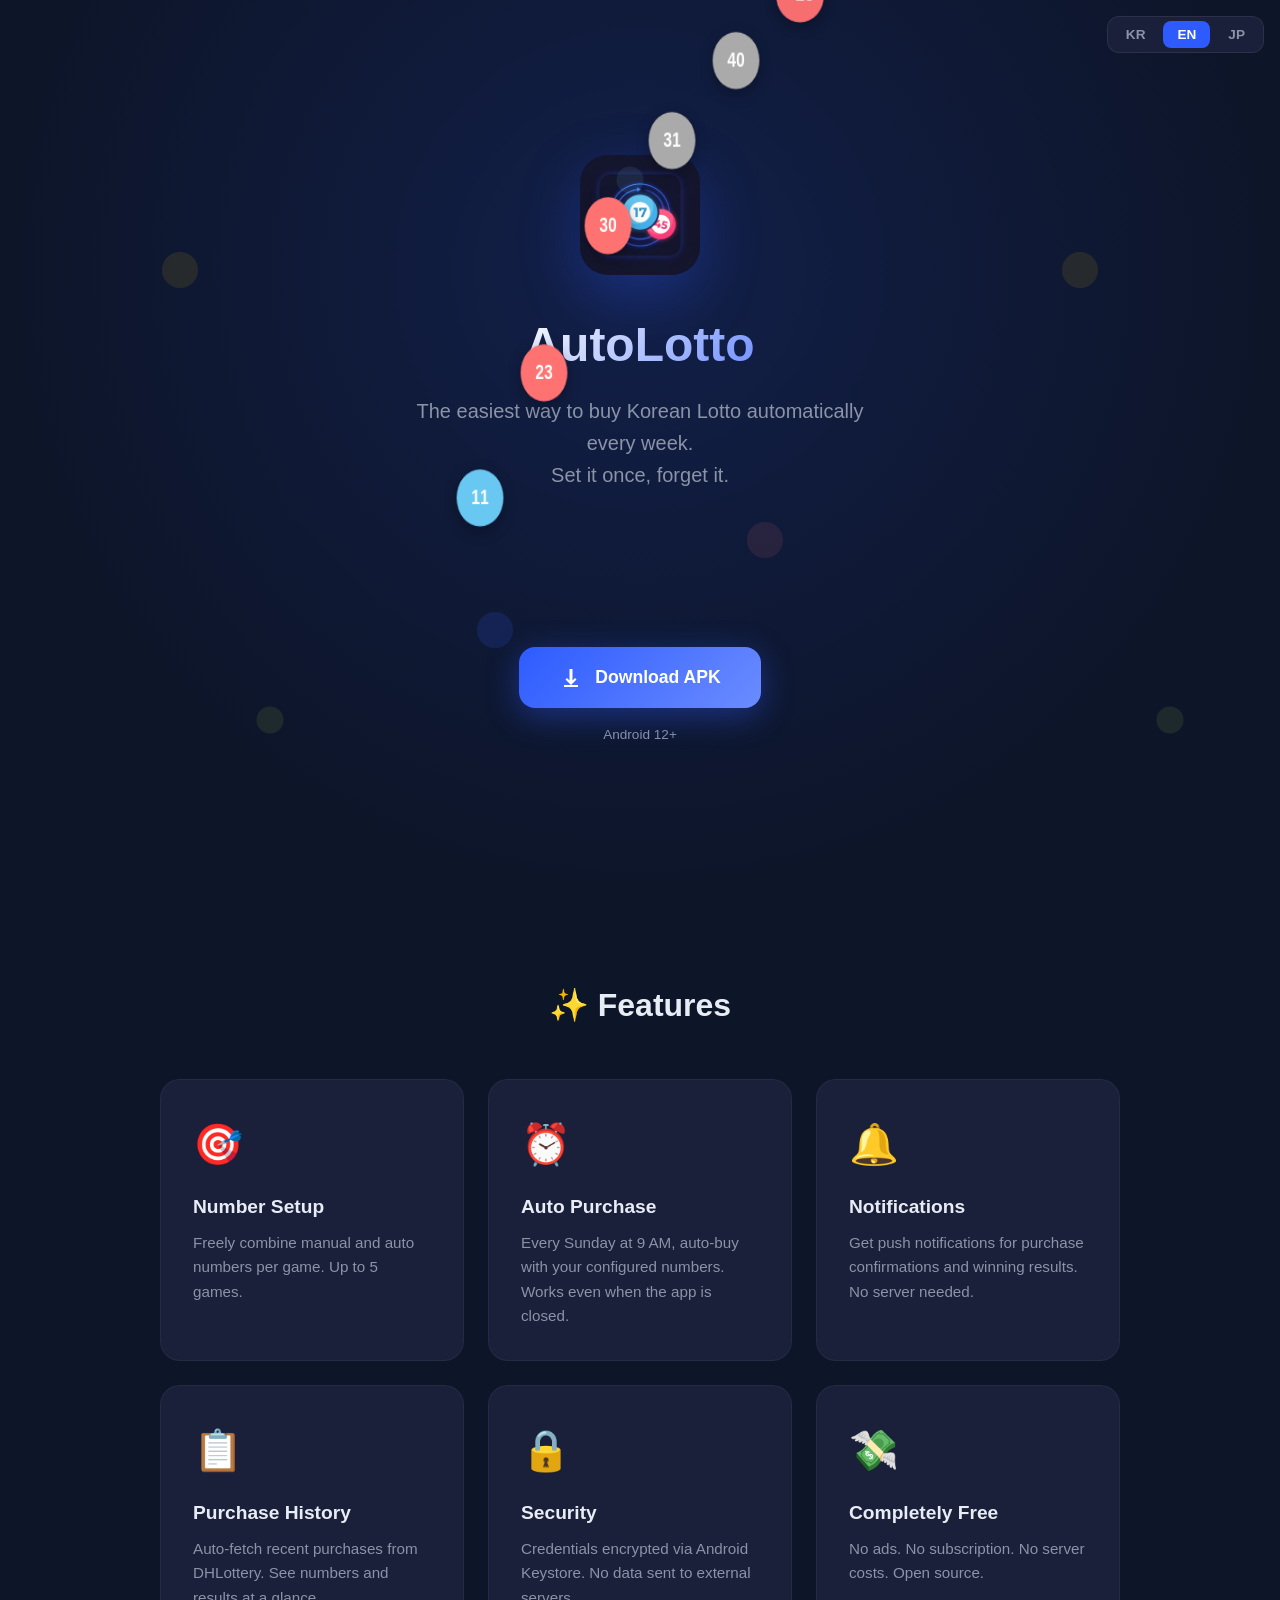
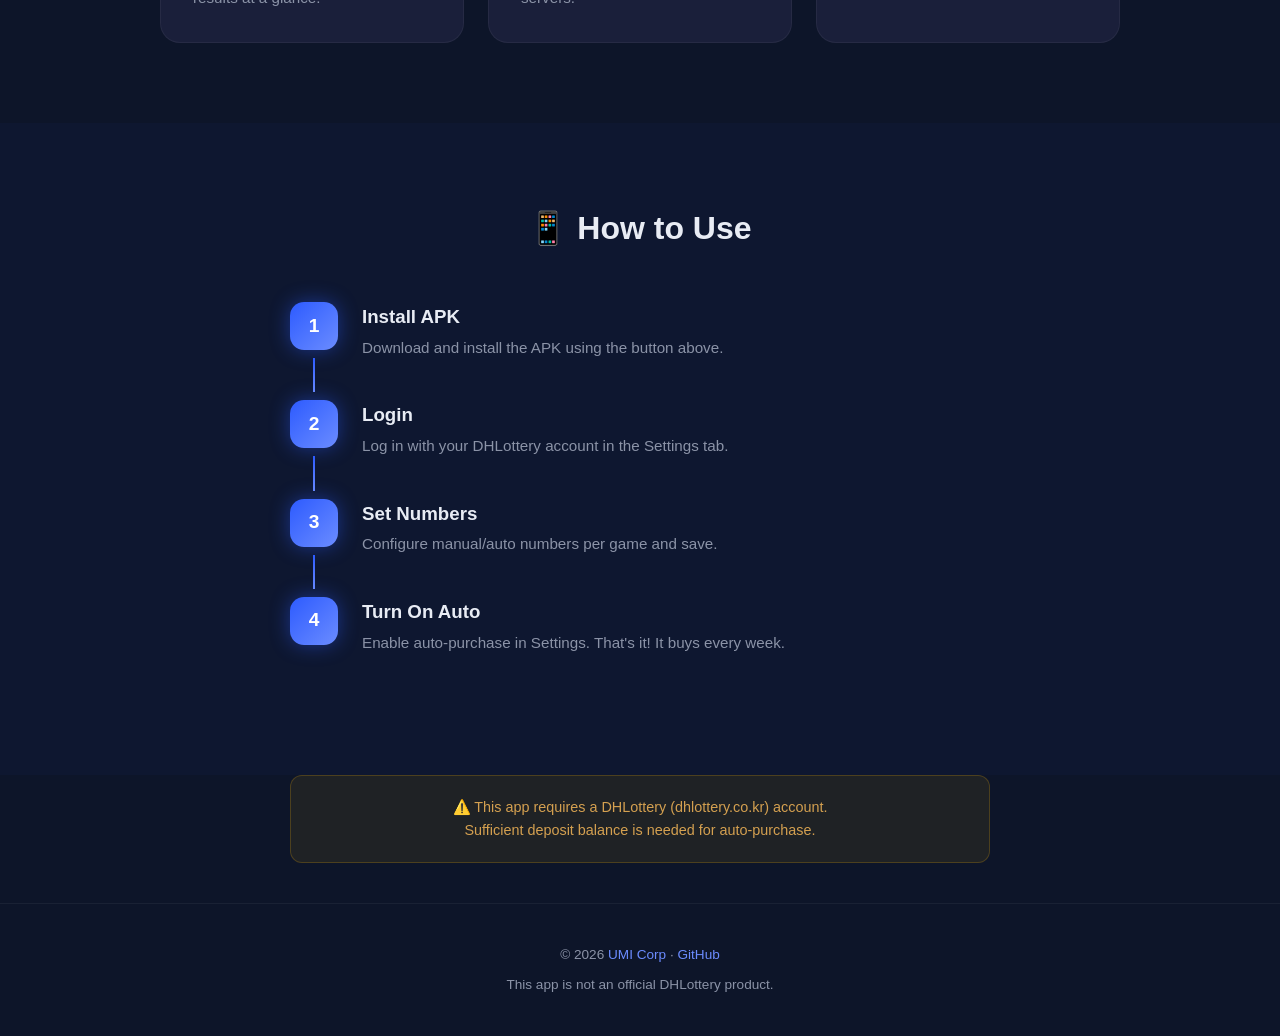
==== commit 3c7c46c3: "feat(landing): 히어로 볼 번호 매 방문 랜덤 발행 1~45에서 상이한 6개 추출(메인 5 오름차순 + 보너스), 공 색은 동행복권 번호대 관례 자동 적용. JS 미동작" ====
--- a/docs/index.html
+++ b/docs/index.html
@@ -540,6 +540,22 @@
       el.addEventListener('animationend', e => {
         if (e.animationName === 'rise') el.classList.remove('rise');
       }));
+
+    // 매 방문 랜덤 번호 발행 (JS 꺼짐 시 마크업 번호 고정) — 볼 6개(메인 5 + 보너스)는 의도된 디자인:
+    // 1~45에서 상이한 6개 추출, 메인 5개 오름차순 + 보너스 1개, 공 색은 동행복권 번호대 관례
+    (() => {
+      const picked = new Set();
+      while (picked.size < 6) picked.add(1 + Math.floor(Math.random() * 45));
+      const nums = [...picked];
+      const mains = nums.slice(0, 5).sort((a, b) => a - b);
+      const color = n => n <= 10 ? '#FBC400' : n <= 20 ? '#69C8F2' : n <= 30 ? '#FF7272' : n <= 40 ? '#AAAAAA' : '#B0D840';
+      document.querySelectorAll('.ball').forEach((el, i) => {
+        const bonus = el.classList.contains('bonus');
+        const n = bonus ? nums[5] : mains[i];
+        el.textContent = (bonus ? '+' : '') + n;
+        el.style.setProperty('--c', color(n));
+      });
+    })();
 
     // 볼 물리 시뮬레이션: 중력 낙하 → 반발 바운스 → 부유, 탭 시 위로 임펄스 (rAF 연속 구동이라 스냅 없음)
     (() => {
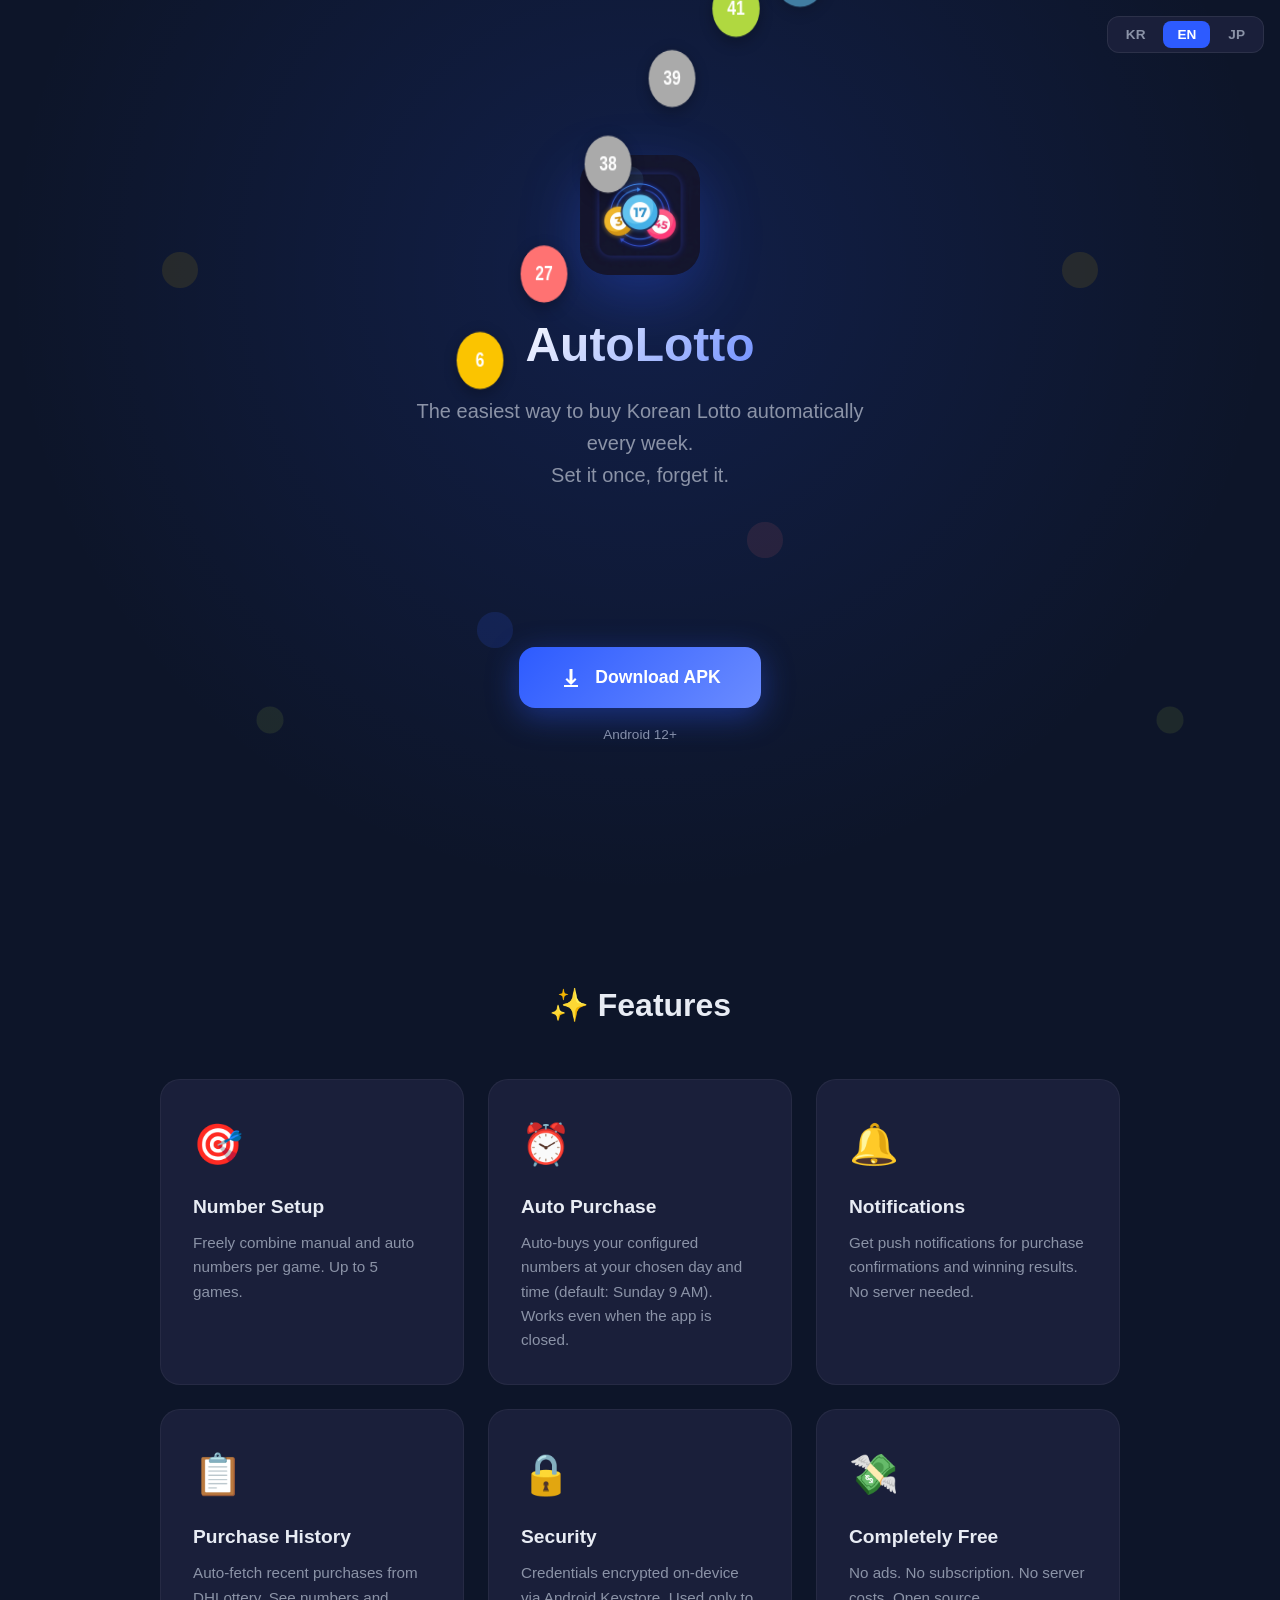
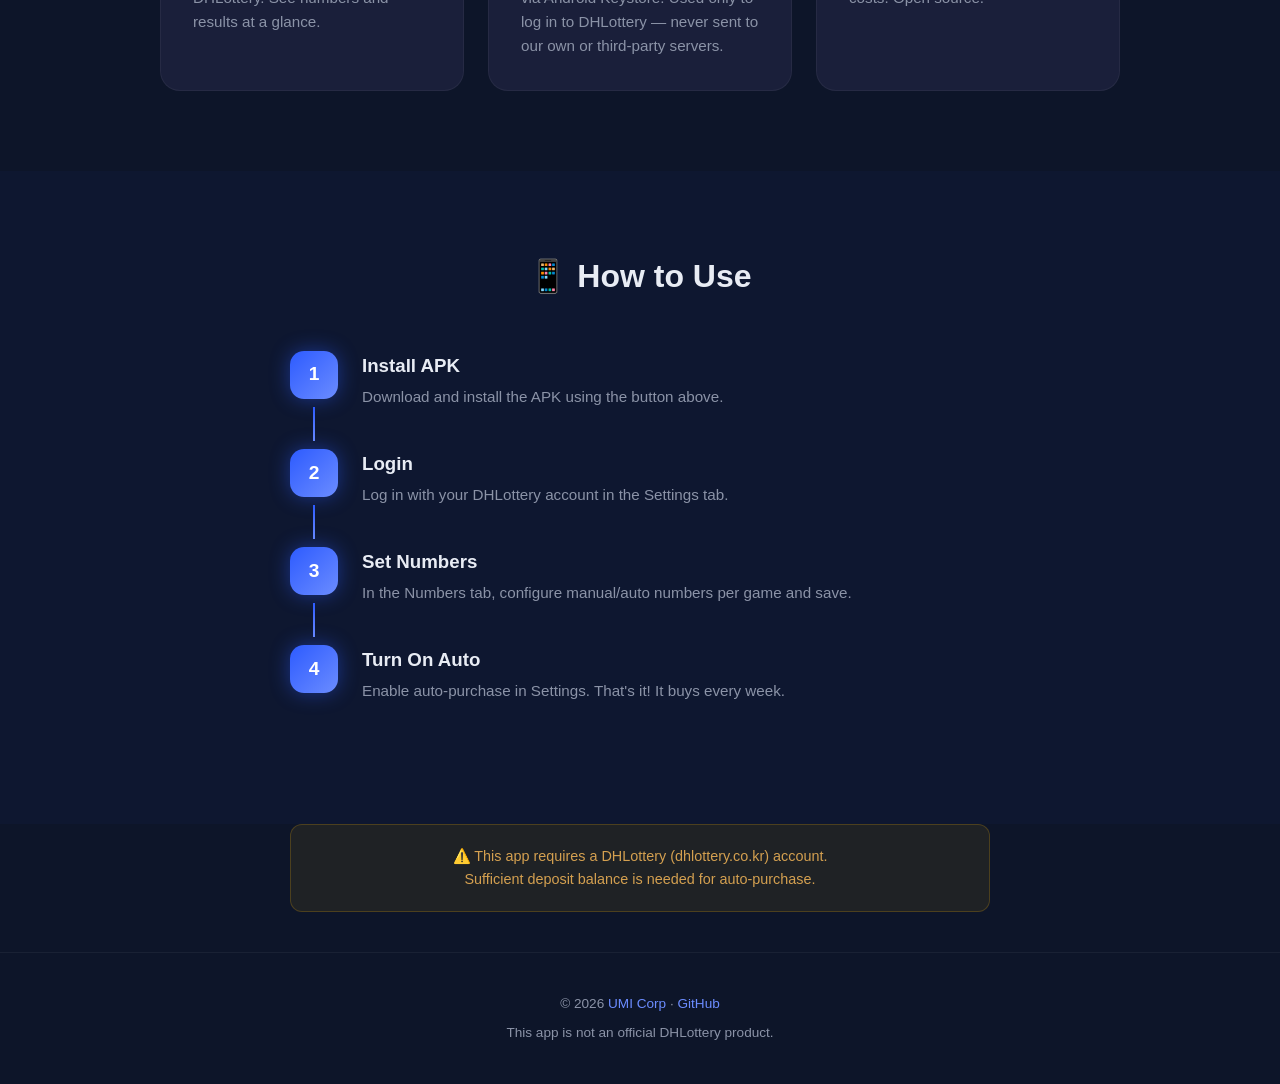
==== commit d6f58fce: "docs(랜딩): 앱 동작·정책과 카피 정합 (서버전송·탭지정·예약 기본값) - f5 보안: "서버 전송 없음"(로그인 시 dhlottery로 계정정보 전송하므로 문자상 거짓) →" ====
--- a/docs/index.html
+++ b/docs/index.html
@@ -371,7 +371,7 @@
       <div class="feature-card reveal">
         <div class="feature-icon" aria-hidden="true">⏰</div>
         <h3 data-i18n="f2_title">자동 구매</h3>
-        <p data-i18n="f2_desc">매주 일요일 오전 9시, 설정한 번호대로 자동 구매. 앱을 켜지 않아도 동작.</p>
+        <p data-i18n="f2_desc">설정한 요일·시간(기본 일요일 오전 9시)에 설정한 번호대로 자동 구매. 앱을 켜지 않아도 동작.</p>
       </div>
       <div class="feature-card reveal">
         <div class="feature-icon" aria-hidden="true">🔔</div>
@@ -386,7 +386,7 @@
       <div class="feature-card reveal">
         <div class="feature-icon" aria-hidden="true">🔒</div>
         <h3 data-i18n="f5_title">보안</h3>
-        <p data-i18n="f5_desc">계정 정보는 Android Keystore로 암호화 저장. 서버 전송 없음.</p>
+        <p data-i18n="f5_desc">계정 정보는 Android Keystore로 기기에 암호화 저장. 동행복권 로그인에만 사용, 자체·제3자 서버 전송 없음.</p>
       </div>
       <div class="feature-card reveal">
         <div class="feature-icon" aria-hidden="true">💸</div>
@@ -409,7 +409,7 @@
       </div>
       <div class="step reveal">
         <div class="step-num">3</div>
-        <div><h3 data-i18n="s3_title">번호 설정</h3><p data-i18n="s3_desc">게임별로 수동/자동 번호를 설정하고 저장합니다.</p></div>
+        <div><h3 data-i18n="s3_title">번호 설정</h3><p data-i18n="s3_desc">번호 탭에서 게임별로 수동/자동 번호를 설정하고 저장합니다.</p></div>
       </div>
       <div class="step reveal">
         <div class="step-num">4</div>
@@ -433,15 +433,15 @@
         download: 'APK 다운로드',
         features_title: '✨ 주요 기능',
         f1_title: '번호 설정', f1_desc: '수동 번호와 자동 번호를 게임별로 자유롭게 조합. 최대 5게임까지 설정.',
-        f2_title: '자동 구매', f2_desc: '매주 일요일 오전 9시, 설정한 번호대로 자동 구매. 앱을 켜지 않아도 동작.',
+        f2_title: '자동 구매', f2_desc: '설정한 요일·시간(기본 일요일 오전 9시)에 설정한 번호대로 자동 구매. 앱을 켜지 않아도 동작.',
         f3_title: '알림', f3_desc: '구매 완료, 당첨 결과를 푸시 알림으로 받아보세요. 서버 없이 로컬에서 동작.',
         f4_title: '구매 기록', f4_desc: '동행복권에서 최근 구매 내역을 자동 조회. 번호와 당첨 여부를 한눈에.',
-        f5_title: '보안', f5_desc: '계정 정보는 Android Keystore로 암호화 저장. 서버 전송 없음.',
+        f5_title: '보안', f5_desc: '계정 정보는 Android Keystore로 기기에 암호화 저장. 동행복권 로그인에만 사용, 자체·제3자 서버 전송 없음.',
         f6_title: '완전 무료', f6_desc: '광고 없음. 구독 없음. 서버 비용 없음. 오픈소스.',
         how_title: '📱 사용 방법',
         s1_title: 'APK 설치', s1_desc: '위 버튼으로 APK를 다운로드하고 설치하세요.',
         s2_title: '동행복권 로그인', s2_desc: '설정 탭에서 동행복권 계정으로 로그인합니다.',
-        s3_title: '번호 설정', s3_desc: '게임별로 수동/자동 번호를 설정하고 저장합니다.',
+        s3_title: '번호 설정', s3_desc: '번호 탭에서 게임별로 수동/자동 번호를 설정하고 저장합니다.',
         s4_title: '자동 구매 ON', s4_desc: '설정에서 자동 구매를 켜면 끝! 매주 알아서 구매합니다.',
         notice: '⚠️ 이 앱은 동행복권(dhlottery.co.kr) 계정이 필요합니다.\n예치금이 충분해야 자동 구매가 진행됩니다.',
         disclaimer: '본 앱은 동행복권의 공식 앱이 아닙니다.',
@@ -451,15 +451,15 @@
         download: 'Download APK',
         features_title: '✨ Features',
         f1_title: 'Number Setup', f1_desc: 'Freely combine manual and auto numbers per game. Up to 5 games.',
-        f2_title: 'Auto Purchase', f2_desc: 'Every Sunday at 9 AM, auto-buy with your configured numbers. Works even when the app is closed.',
+        f2_title: 'Auto Purchase', f2_desc: 'Auto-buys your configured numbers at your chosen day and time (default: Sunday 9 AM). Works even when the app is closed.',
         f3_title: 'Notifications', f3_desc: 'Get push notifications for purchase confirmations and winning results. No server needed.',
         f4_title: 'Purchase History', f4_desc: 'Auto-fetch recent purchases from DHLottery. See numbers and results at a glance.',
-        f5_title: 'Security', f5_desc: 'Credentials encrypted via Android Keystore. No data sent to external servers.',
+        f5_title: 'Security', f5_desc: 'Credentials encrypted on-device via Android Keystore. Used only to log in to DHLottery — never sent to our own or third-party servers.',
         f6_title: 'Completely Free', f6_desc: 'No ads. No subscription. No server costs. Open source.',
         how_title: '📱 How to Use',
         s1_title: 'Install APK', s1_desc: 'Download and install the APK using the button above.',
         s2_title: 'Login', s2_desc: 'Log in with your DHLottery account in the Settings tab.',
-        s3_title: 'Set Numbers', s3_desc: 'Configure manual/auto numbers per game and save.',
+        s3_title: 'Set Numbers', s3_desc: 'In the Numbers tab, configure manual/auto numbers per game and save.',
         s4_title: 'Turn On Auto', s4_desc: 'Enable auto-purchase in Settings. That\'s it! It buys every week.',
         notice: '⚠️ This app requires a DHLottery (dhlottery.co.kr) account.\nSufficient deposit balance is needed for auto-purchase.',
         disclaimer: 'This app is not an official DHLottery product.',
@@ -469,15 +469,15 @@
         download: 'APKダウンロード',
         features_title: '✨ 主な機能',
         f1_title: '番号設定', f1_desc: '手動番号と自動番号をゲームごとに自由に組み合わせ。最大5ゲームまで設定可能。',
-        f2_title: '自動購入', f2_desc: '毎週日曜日の午前9時に設定した番号で自動購入。アプリを開かなくても動作します。',
+        f2_title: '自動購入', f2_desc: '設定した曜日・時間（初期設定は日曜午前9時）に、設定した番号で自動購入。アプリを開かなくても動作します。',
         f3_title: '通知', f3_desc: '購入完了、当選結果をプッシュ通知でお届け。サーバー不要でローカル動作。',
         f4_title: '購入履歴', f4_desc: '同行福券から最近の購入履歴を自動取得。番号と当選結果を一目で確認。',
-        f5_title: 'セキュリティ', f5_desc: 'アカウント情報はAndroid Keystoreで暗号化保存。外部サーバーへの送信なし。',
+        f5_title: 'セキュリティ', f5_desc: 'アカウント情報はAndroid Keystoreで端末に暗号化保存。同行福券のログインにのみ使用し、独自・第三者サーバーには送信しません。',
         f6_title: '完全無料', f6_desc: '広告なし。サブスクなし。サーバー費用なし。オープンソース。',
         how_title: '📱 使い方',
         s1_title: 'APKインストール', s1_desc: '上のボタンからAPKをダウンロードしてインストール。',
         s2_title: 'ログイン', s2_desc: '設定タブで同行福券アカウントにログインします。',
-        s3_title: '番号設定', s3_desc: 'ゲームごとに手動/自動番号を設定して保存します。',
+        s3_title: '番号設定', s3_desc: '番号タブでゲームごとに手動/自動番号を設定して保存します。',
         s4_title: '自動購入ON', s4_desc: '設定で自動購入をオンにすれば完了！毎週自動で購入します。',
         notice: '⚠️ このアプリは同行福券（dhlottery.co.kr）のアカウントが必要です。\n自動購入には十分なデポジット残高が必要です。',
         disclaimer: 'このアプリは同行福券の公式アプリではありません。',
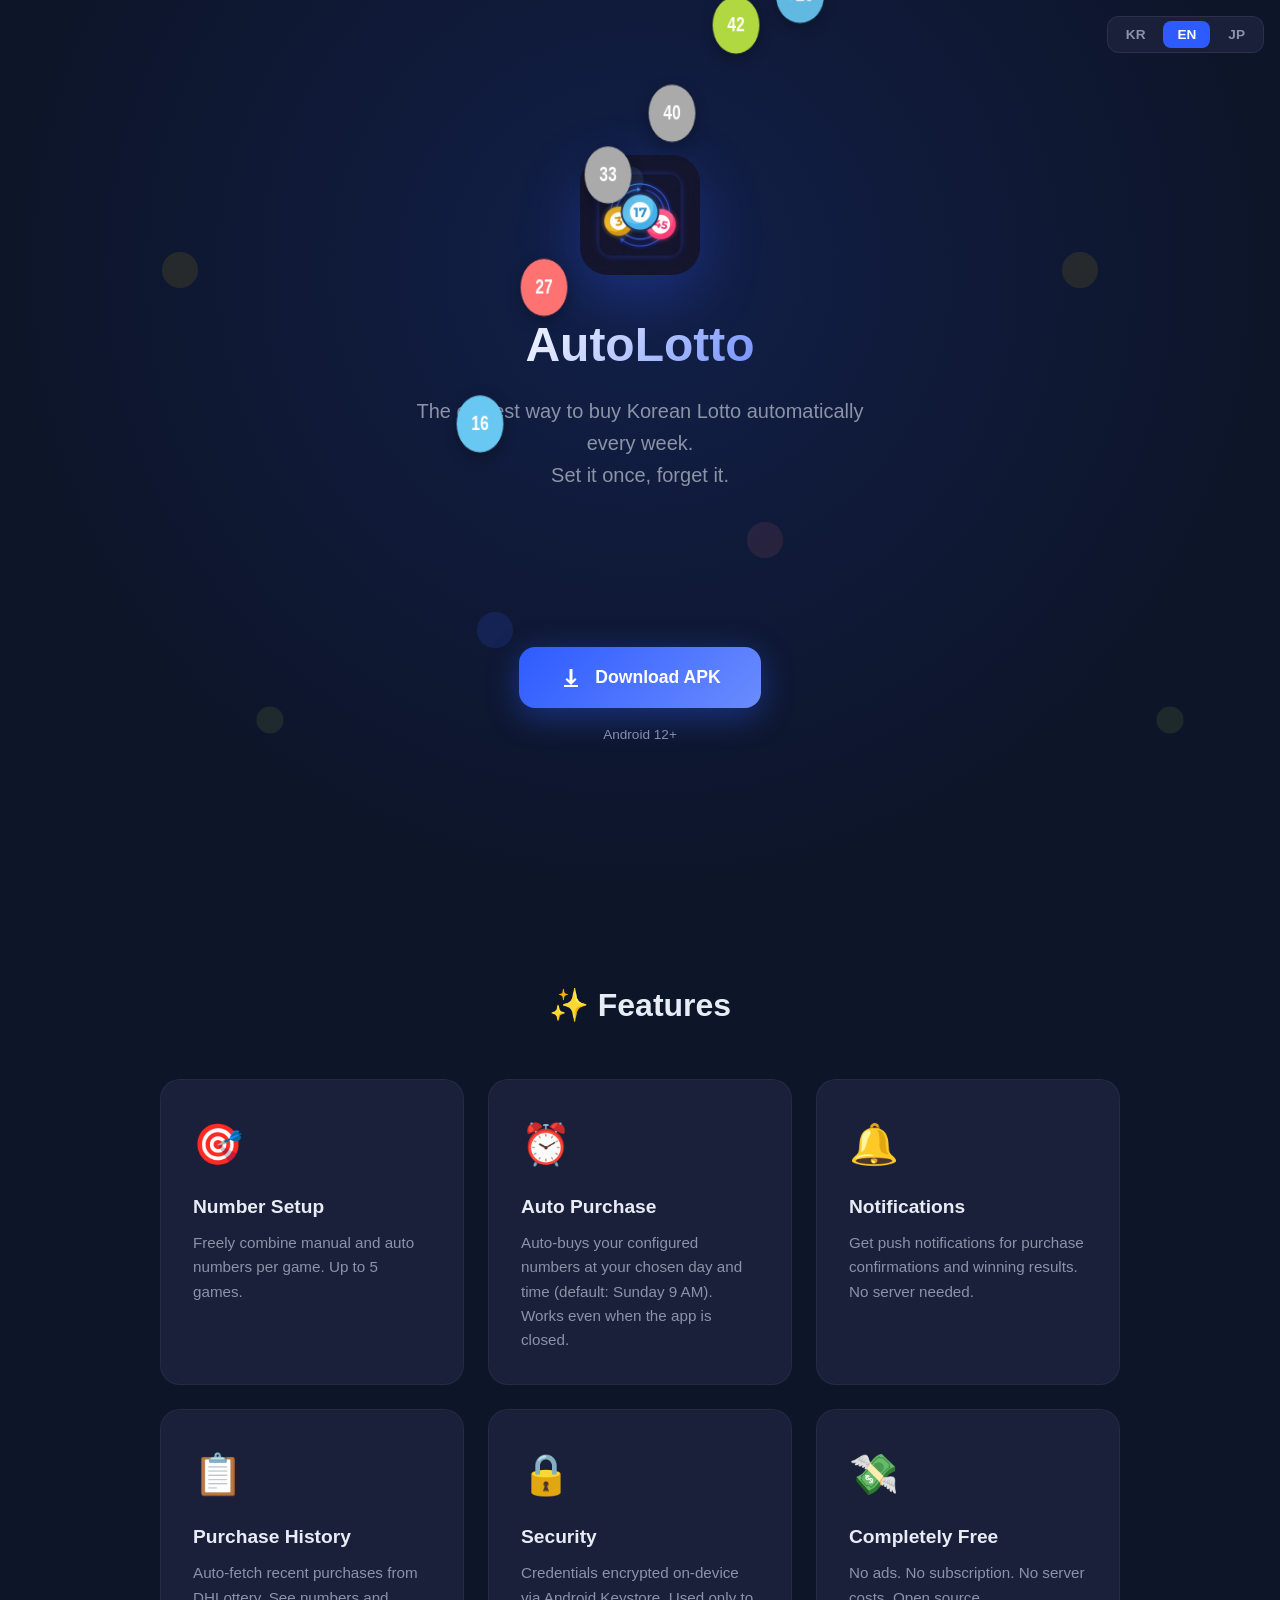
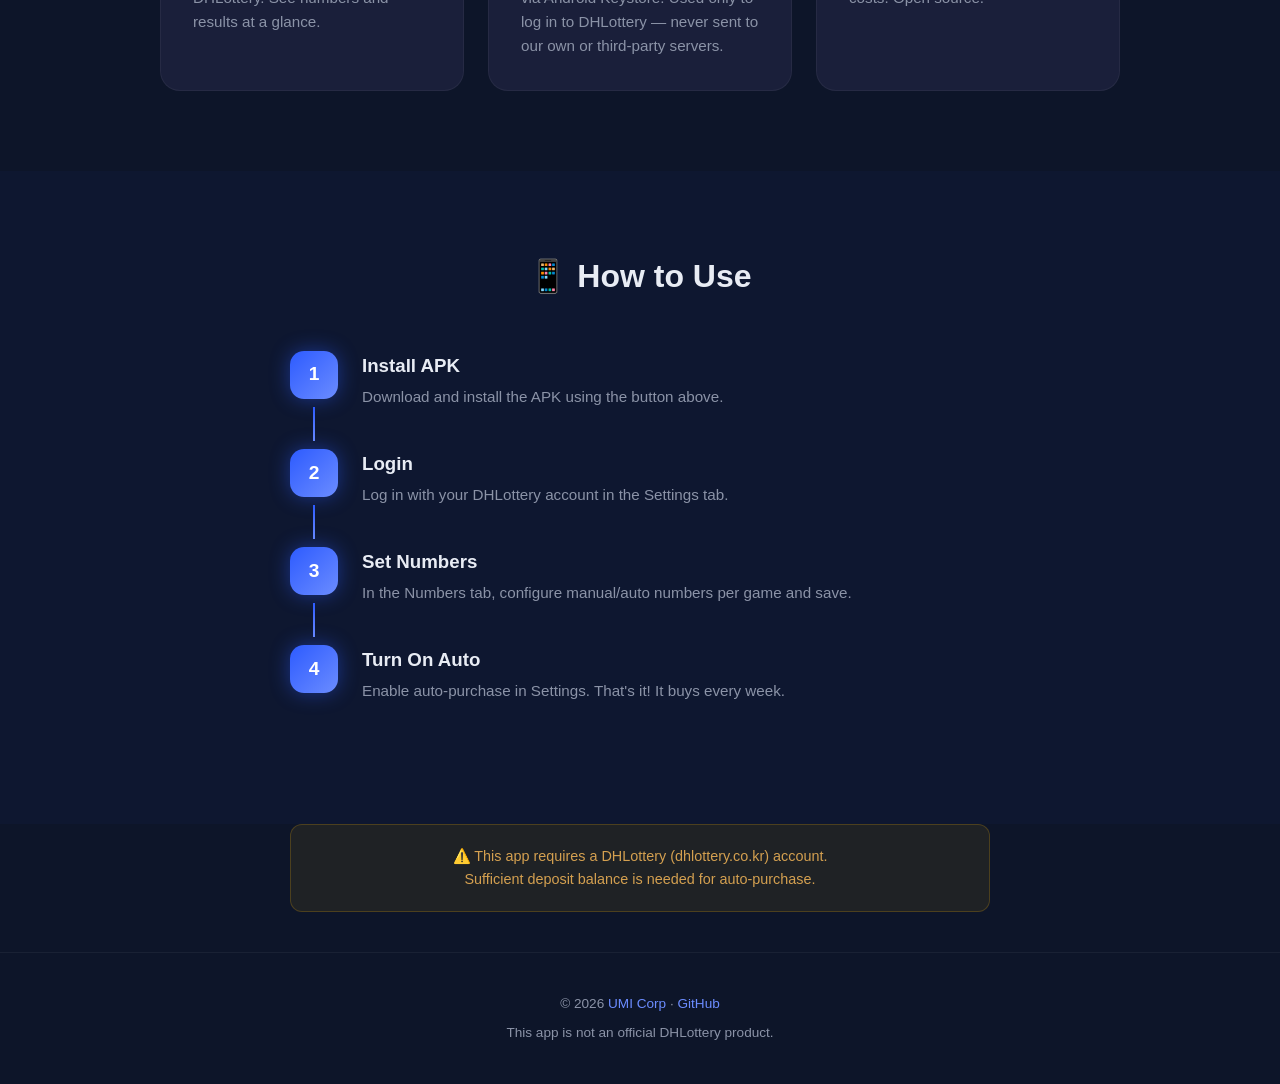
==== commit e5f2cb47: "docs(랜딩): 한국어 카피 톤 정비 — 해요체 통일·클리셰 제거 (ec-crosscheck 4-CLI 합의) - 종결어미(명사형/합니다체/해요체) 혼용 → 친근한 해요체로 통일" ====
--- a/docs/index.html
+++ b/docs/index.html
@@ -3,10 +3,10 @@
 <head>
   <meta charset="UTF-8">
   <meta name="viewport" content="width=device-width, initial-scale=1.0">
-  <title>AutoLotto - 로또 자동 구매 앱</title>
-  <meta name="description" content="매주 자동으로 로또를 구매하는 Android 앱. 번호 설정, 자동 구매, 당첨 확인까지.">
-  <meta property="og:title" content="AutoLotto - 로또 자동 구매 앱">
-  <meta property="og:description" content="매주 자동으로 로또를 구매하는 Android 앱. 번호 설정, 자동 구매, 당첨 확인까지.">
+  <title>AutoLotto - 매주 알아서 사는 로또 6/45 앱</title>
+  <meta name="description" content="로또 6/45를 매주 자동으로 구매하고 당첨 확인까지 챙겨 주는 안드로이드 앱. 번호 설정과 자동 구매를 지원해요.">
+  <meta property="og:title" content="AutoLotto - 매주 알아서 사는 로또 6/45 앱">
+  <meta property="og:description" content="로또 6/45를 매주 자동으로 구매하고 당첨 확인까지 챙겨 주는 안드로이드 앱. 번호 설정과 자동 구매를 지원해요.">
   <meta property="og:image" content="https://autolotto.umicorp.kr/icon.png">
   <link rel="icon" type="image/png" href="icon.png">
   <style>
@@ -343,7 +343,7 @@
   <section class="hero">
     <img src="icon.png" alt="AutoLotto" class="app-icon rise">
     <h1 class="rise" style="--rd:.08s">AutoLotto</h1>
-    <p class="tagline rise" style="--rd:.16s" data-i18n="tagline">매주 자동으로 로또를 구매하는 가장 간편한 방법.<br>설정 한 번이면 끝.</p>
+    <p class="tagline rise" style="--rd:.16s" data-i18n="tagline">매주 로또, 알아서 사고 당첨까지 확인해 드려요.<br>처음 한 번만 설정하면 돼요.</p>
     <div class="balls" aria-hidden="true">
       <div class="ball" style="--c:#FBC400">7</div>
       <div class="ball" style="--c:#69C8F2">14</div>
@@ -355,7 +355,7 @@
     <!-- 정적 폴백은 특정 버전 에셋 대신 latest 릴리스 페이지 — API 실패·에셋 정리에도 죽지 않는 링크 -->
     <a href="https://github.com/umi-corp/autolotto/releases/latest" class="download-btn rise" style="--rd:.6s">
       <svg viewBox="0 0 24 24" fill="currentColor" aria-hidden="true"><path d="M17.5 13.5L12 19l-5.5-5.5L8 12l2.5 2.5V3h3v11.5L16 12l1.5 1.5zM5 21h14v-2H5v2z"/></svg>
-      <span data-i18n="download">APK 다운로드</span>
+      <span data-i18n="download">안드로이드 앱 다운로드</span>
     </a>
     <p class="version-info rise" style="--rd:.75s">Android 12+</p>
   </section>
@@ -366,32 +366,32 @@
       <div class="feature-card reveal">
         <div class="feature-icon" aria-hidden="true">🎯</div>
         <h3 data-i18n="f1_title">번호 설정</h3>
-        <p data-i18n="f1_desc">수동 번호와 자동 번호를 게임별로 자유롭게 조합. 최대 5게임까지 설정.</p>
+        <p data-i18n="f1_desc">수동·자동 번호를 게임마다 자유롭게 조합할 수 있어요. 최대 5게임까지요.</p>
       </div>
       <div class="feature-card reveal">
         <div class="feature-icon" aria-hidden="true">⏰</div>
         <h3 data-i18n="f2_title">자동 구매</h3>
-        <p data-i18n="f2_desc">설정한 요일·시간(기본 일요일 오전 9시)에 설정한 번호대로 자동 구매. 앱을 켜지 않아도 동작.</p>
+        <p data-i18n="f2_desc">정해 둔 요일·시간에 저장한 번호로 매주 자동 구매해요(기본 일요일 오전 9시). 앱을 켜 두지 않아도 알아서 진행돼요.</p>
       </div>
       <div class="feature-card reveal">
         <div class="feature-icon" aria-hidden="true">🔔</div>
         <h3 data-i18n="f3_title">알림</h3>
-        <p data-i18n="f3_desc">구매 완료, 당첨 결과를 푸시 알림으로 받아보세요. 서버 없이 로컬에서 동작.</p>
+        <p data-i18n="f3_desc">구매가 끝나거나 당첨되면 푸시 알림으로 바로 알려드려요. 서버 없이 내 휴대폰 안에서 처리돼요.</p>
       </div>
       <div class="feature-card reveal">
         <div class="feature-icon" aria-hidden="true">📋</div>
         <h3 data-i18n="f4_title">구매 기록</h3>
-        <p data-i18n="f4_desc">동행복권에서 최근 구매 내역을 자동 조회. 번호와 당첨 여부를 한눈에.</p>
+        <p data-i18n="f4_desc">동행복권의 최근 구매 내역을 자동으로 불러와요. 번호와 당첨 여부를 한눈에 확인할 수 있어요.</p>
       </div>
       <div class="feature-card reveal">
         <div class="feature-icon" aria-hidden="true">🔒</div>
         <h3 data-i18n="f5_title">보안</h3>
-        <p data-i18n="f5_desc">계정 정보는 Android Keystore로 기기에 암호화 저장. 동행복권 로그인에만 사용, 자체·제3자 서버 전송 없음.</p>
+        <p data-i18n="f5_desc">계정 정보는 안드로이드 Keystore로 암호화해 내 기기에만 보관해요. 동행복권 로그인에만 쓰이고, 자체·제3자 서버로는 보내지 않아요.</p>
       </div>
       <div class="feature-card reveal">
         <div class="feature-icon" aria-hidden="true">💸</div>
         <h3 data-i18n="f6_title">완전 무료</h3>
-        <p data-i18n="f6_desc">광고 없음. 구독 없음. 서버 비용 없음. 오픈소스.</p>
+        <p data-i18n="f6_desc">광고도, 구독도, 서버 비용도 없어요. 100% 오픈소스예요.</p>
       </div>
     </div>
   </section>
@@ -401,50 +401,50 @@
     <div class="steps">
       <div class="step reveal">
         <div class="step-num">1</div>
-        <div><h3 data-i18n="s1_title">APK 설치</h3><p data-i18n="s1_desc">위 버튼으로 APK를 다운로드하고 설치하세요.</p></div>
+        <div><h3 data-i18n="s1_title">앱 설치</h3><p data-i18n="s1_desc">위 버튼으로 앱을 내려받아 설치해 주세요.</p></div>
       </div>
       <div class="step reveal">
         <div class="step-num">2</div>
-        <div><h3 data-i18n="s2_title">동행복권 로그인</h3><p data-i18n="s2_desc">설정 탭에서 동행복권 계정으로 로그인합니다.</p></div>
+        <div><h3 data-i18n="s2_title">동행복권 로그인</h3><p data-i18n="s2_desc">설정 탭에서 동행복권 계정으로 로그인해 주세요.</p></div>
       </div>
       <div class="step reveal">
         <div class="step-num">3</div>
-        <div><h3 data-i18n="s3_title">번호 설정</h3><p data-i18n="s3_desc">번호 탭에서 게임별로 수동/자동 번호를 설정하고 저장합니다.</p></div>
+        <div><h3 data-i18n="s3_title">번호 설정</h3><p data-i18n="s3_desc">번호 탭에서 게임별로 수동·자동 번호를 정하고 저장해 주세요.</p></div>
       </div>
       <div class="step reveal">
         <div class="step-num">4</div>
-        <div><h3 data-i18n="s4_title">자동 구매 ON</h3><p data-i18n="s4_desc">설정에서 자동 구매를 켜면 끝! 매주 알아서 구매합니다.</p></div>
+        <div><h3 data-i18n="s4_title">자동 구매 켜기</h3><p data-i18n="s4_desc">설정에서 자동 구매를 켜 두면 준비 끝! 이후엔 매주 알아서 구매해 드려요.</p></div>
       </div>
     </div>
   </section>
 
-  <div class="notice" data-i18n="notice">⚠️ 이 앱은 동행복권(dhlottery.co.kr) 계정이 필요합니다.<br>예치금이 충분해야 자동 구매가 진행됩니다.</div>
+  <div class="notice" data-i18n="notice">⚠️ 이 앱을 이용하려면 동행복권(dhlottery.co.kr) 계정이 필요해요.<br>자동 구매 전에 예치금 잔액도 확인해 주세요.</div>
 
   <footer>
     <p>© 2026 <a href="https://umicorp.kr">UMI Corp</a> · 
     <a href="https://github.com/umi-corp/autolotto">GitHub</a></p>
-    <p style="margin-top:8px" data-i18n="disclaimer">본 앱은 동행복권의 공식 앱이 아닙니다.</p>
+    <p style="margin-top:8px" data-i18n="disclaimer">이 앱은 동행복권 공식 앱이 아니에요.</p>
   </footer>
 
   <script>
     const i18n = {
       ko: {
-        tagline: '매주 자동으로 로또를 구매하는 가장 간편한 방법.\n설정 한 번이면 끝.',
-        download: 'APK 다운로드',
+        tagline: '매주 로또, 알아서 사고 당첨까지 확인해 드려요.\n처음 한 번만 설정하면 돼요.',
+        download: '안드로이드 앱 다운로드',
         features_title: '✨ 주요 기능',
-        f1_title: '번호 설정', f1_desc: '수동 번호와 자동 번호를 게임별로 자유롭게 조합. 최대 5게임까지 설정.',
-        f2_title: '자동 구매', f2_desc: '설정한 요일·시간(기본 일요일 오전 9시)에 설정한 번호대로 자동 구매. 앱을 켜지 않아도 동작.',
-        f3_title: '알림', f3_desc: '구매 완료, 당첨 결과를 푸시 알림으로 받아보세요. 서버 없이 로컬에서 동작.',
-        f4_title: '구매 기록', f4_desc: '동행복권에서 최근 구매 내역을 자동 조회. 번호와 당첨 여부를 한눈에.',
-        f5_title: '보안', f5_desc: '계정 정보는 Android Keystore로 기기에 암호화 저장. 동행복권 로그인에만 사용, 자체·제3자 서버 전송 없음.',
-        f6_title: '완전 무료', f6_desc: '광고 없음. 구독 없음. 서버 비용 없음. 오픈소스.',
+        f1_title: '번호 설정', f1_desc: '수동·자동 번호를 게임마다 자유롭게 조합할 수 있어요. 최대 5게임까지요.',
+        f2_title: '자동 구매', f2_desc: '정해 둔 요일·시간에 저장한 번호로 매주 자동 구매해요(기본 일요일 오전 9시). 앱을 켜 두지 않아도 알아서 진행돼요.',
+        f3_title: '알림', f3_desc: '구매가 끝나거나 당첨되면 푸시 알림으로 바로 알려드려요. 서버 없이 내 휴대폰 안에서 처리돼요.',
+        f4_title: '구매 기록', f4_desc: '동행복권의 최근 구매 내역을 자동으로 불러와요. 번호와 당첨 여부를 한눈에 확인할 수 있어요.',
+        f5_title: '보안', f5_desc: '계정 정보는 안드로이드 Keystore로 암호화해 내 기기에만 보관해요. 동행복권 로그인에만 쓰이고, 자체·제3자 서버로는 보내지 않아요.',
+        f6_title: '완전 무료', f6_desc: '광고도, 구독도, 서버 비용도 없어요. 100% 오픈소스예요.',
         how_title: '📱 사용 방법',
-        s1_title: 'APK 설치', s1_desc: '위 버튼으로 APK를 다운로드하고 설치하세요.',
-        s2_title: '동행복권 로그인', s2_desc: '설정 탭에서 동행복권 계정으로 로그인합니다.',
-        s3_title: '번호 설정', s3_desc: '번호 탭에서 게임별로 수동/자동 번호를 설정하고 저장합니다.',
-        s4_title: '자동 구매 ON', s4_desc: '설정에서 자동 구매를 켜면 끝! 매주 알아서 구매합니다.',
-        notice: '⚠️ 이 앱은 동행복권(dhlottery.co.kr) 계정이 필요합니다.\n예치금이 충분해야 자동 구매가 진행됩니다.',
-        disclaimer: '본 앱은 동행복권의 공식 앱이 아닙니다.',
+        s1_title: '앱 설치', s1_desc: '위 버튼으로 앱을 내려받아 설치해 주세요.',
+        s2_title: '동행복권 로그인', s2_desc: '설정 탭에서 동행복권 계정으로 로그인해 주세요.',
+        s3_title: '번호 설정', s3_desc: '번호 탭에서 게임별로 수동·자동 번호를 정하고 저장해 주세요.',
+        s4_title: '자동 구매 켜기', s4_desc: '설정에서 자동 구매를 켜 두면 준비 끝! 이후엔 매주 알아서 구매해 드려요.',
+        notice: '⚠️ 이 앱을 이용하려면 동행복권(dhlottery.co.kr) 계정이 필요해요.\n자동 구매 전에 예치금 잔액도 확인해 주세요.',
+        disclaimer: '이 앱은 동행복권 공식 앱이 아니에요.',
       },
       en: {
         tagline: 'The easiest way to buy Korean Lotto automatically every week.\nSet it once, forget it.',
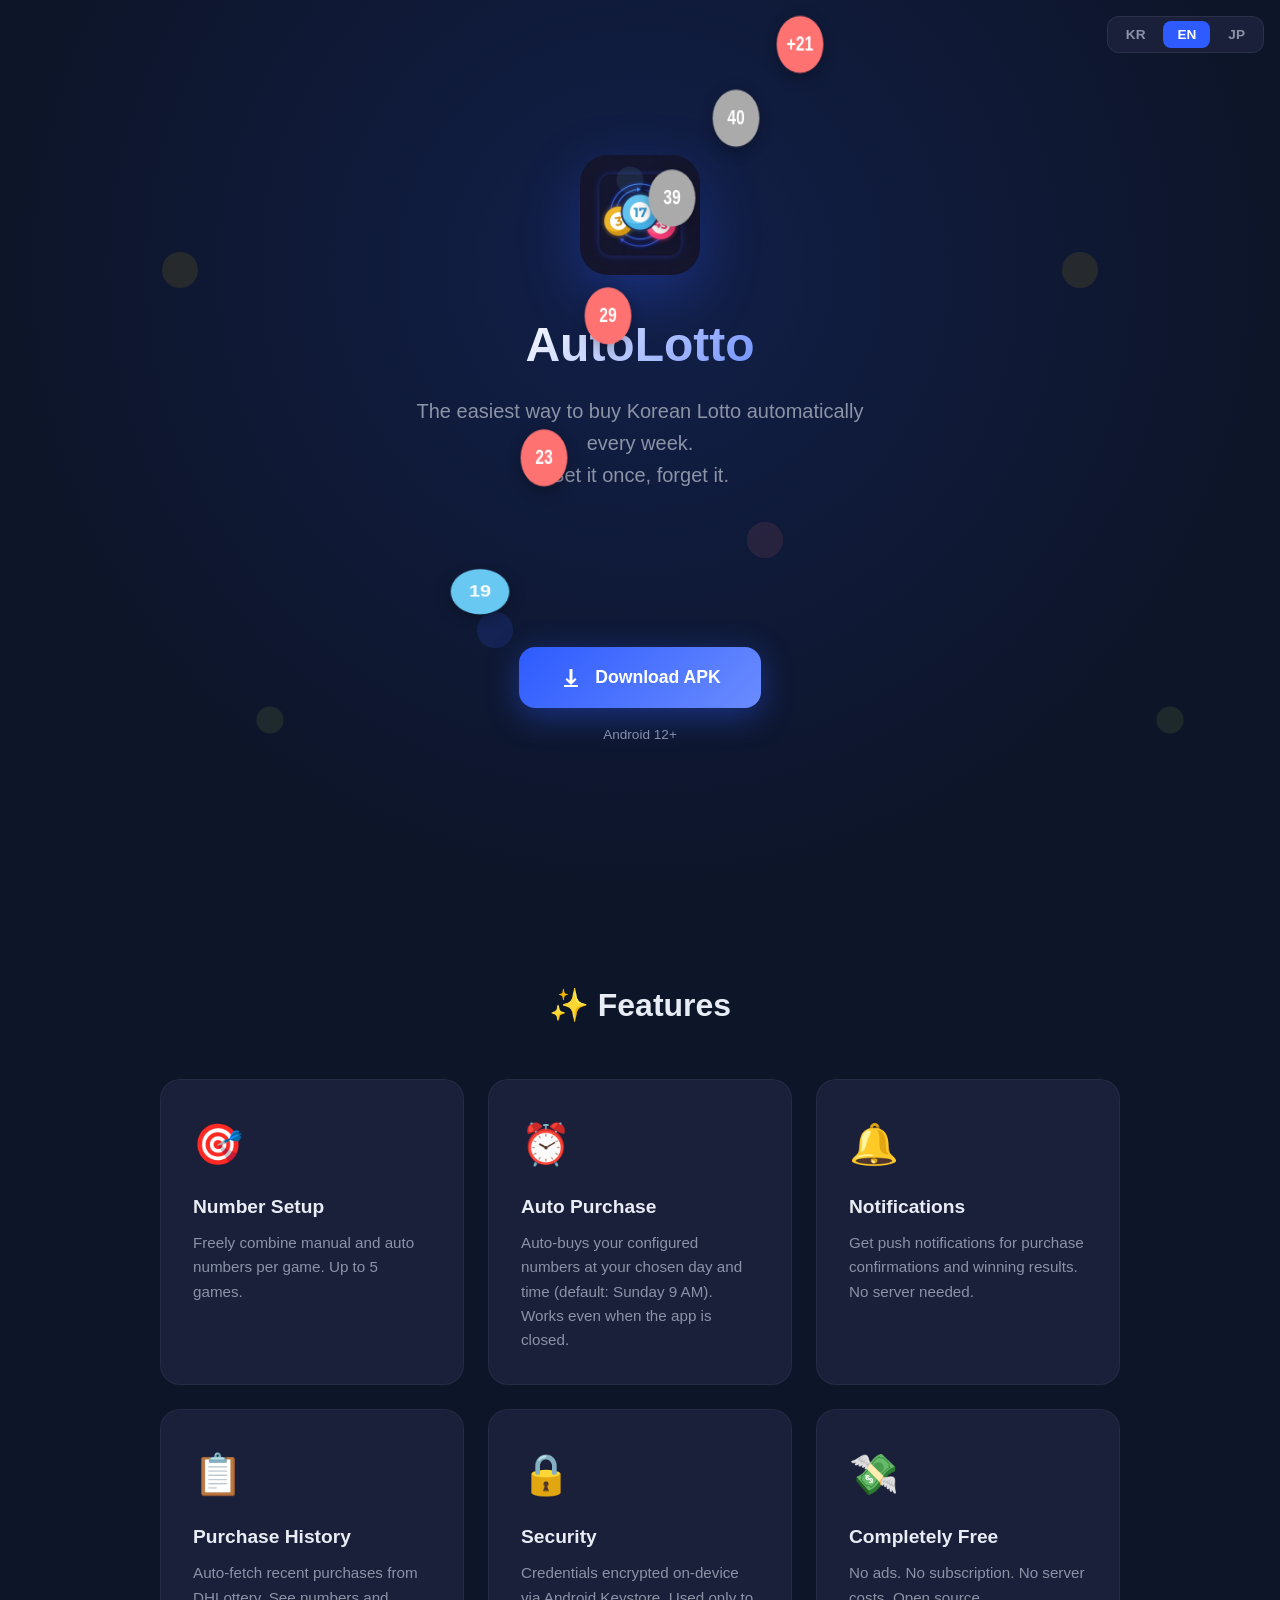
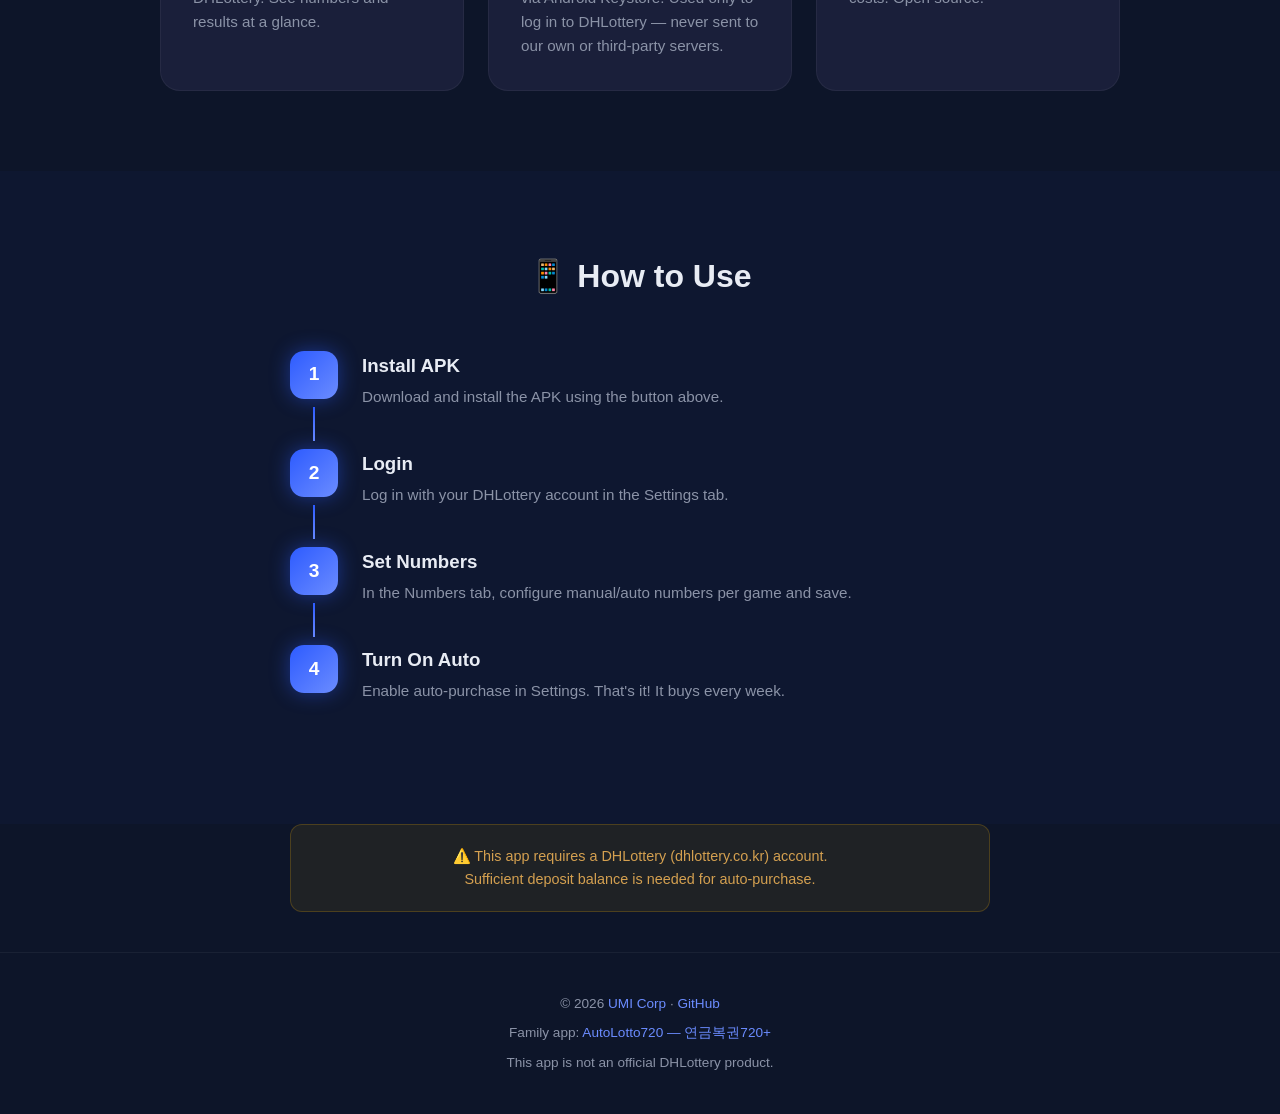
==== commit 55c20171: "feat(landing): 푸터에 패밀리사이트 AutoLotto720 링크 추가 (ko/en/ja) Co-Authored-By: Claude Fable 5 <noreply@anth" ====
--- a/docs/index.html
+++ b/docs/index.html
@@ -423,6 +423,7 @@
   <footer>
     <p>© 2026 <a href="https://umicorp.kr">UMI Corp</a> · 
     <a href="https://github.com/umi-corp/autolotto">GitHub</a></p>
+    <p style="margin-top:8px"><span data-i18n="family">함께 만든 앱:</span> <a href="https://autolotto720.umicorp.kr">AutoLotto720 — 연금복권720+</a></p>
     <p style="margin-top:8px" data-i18n="disclaimer">이 앱은 동행복권 공식 앱이 아니에요.</p>
   </footer>
 
@@ -444,6 +445,7 @@
         s3_title: '번호 설정', s3_desc: '번호 탭에서 게임별로 수동·자동 번호를 정하고 저장해 주세요.',
         s4_title: '자동 구매 켜기', s4_desc: '설정에서 자동 구매를 켜 두면 준비 끝! 이후엔 매주 알아서 구매해 드려요.',
         notice: '⚠️ 이 앱을 이용하려면 동행복권(dhlottery.co.kr) 계정이 필요해요.\n자동 구매 전에 예치금 잔액도 확인해 주세요.',
+        family: '함께 만든 앱:',
         disclaimer: '이 앱은 동행복권 공식 앱이 아니에요.',
       },
       en: {
@@ -462,6 +464,7 @@
         s3_title: 'Set Numbers', s3_desc: 'In the Numbers tab, configure manual/auto numbers per game and save.',
         s4_title: 'Turn On Auto', s4_desc: 'Enable auto-purchase in Settings. That\'s it! It buys every week.',
         notice: '⚠️ This app requires a DHLottery (dhlottery.co.kr) account.\nSufficient deposit balance is needed for auto-purchase.',
+        family: 'Family app:',
         disclaimer: 'This app is not an official DHLottery product.',
       },
       ja: {
@@ -480,6 +483,7 @@
         s3_title: '番号設定', s3_desc: '番号タブでゲームごとに手動/自動番号を設定して保存します。',
         s4_title: '自動購入ON', s4_desc: '設定で自動購入をオンにすれば完了！毎週自動で購入します。',
         notice: '⚠️ このアプリは同行福券（dhlottery.co.kr）のアカウントが必要です。\n自動購入には十分なデポジット残高が必要です。',
+        family: 'ファミリーアプリ:',
         disclaimer: 'このアプリは同行福券の公式アプリではありません。',
       }
     };
